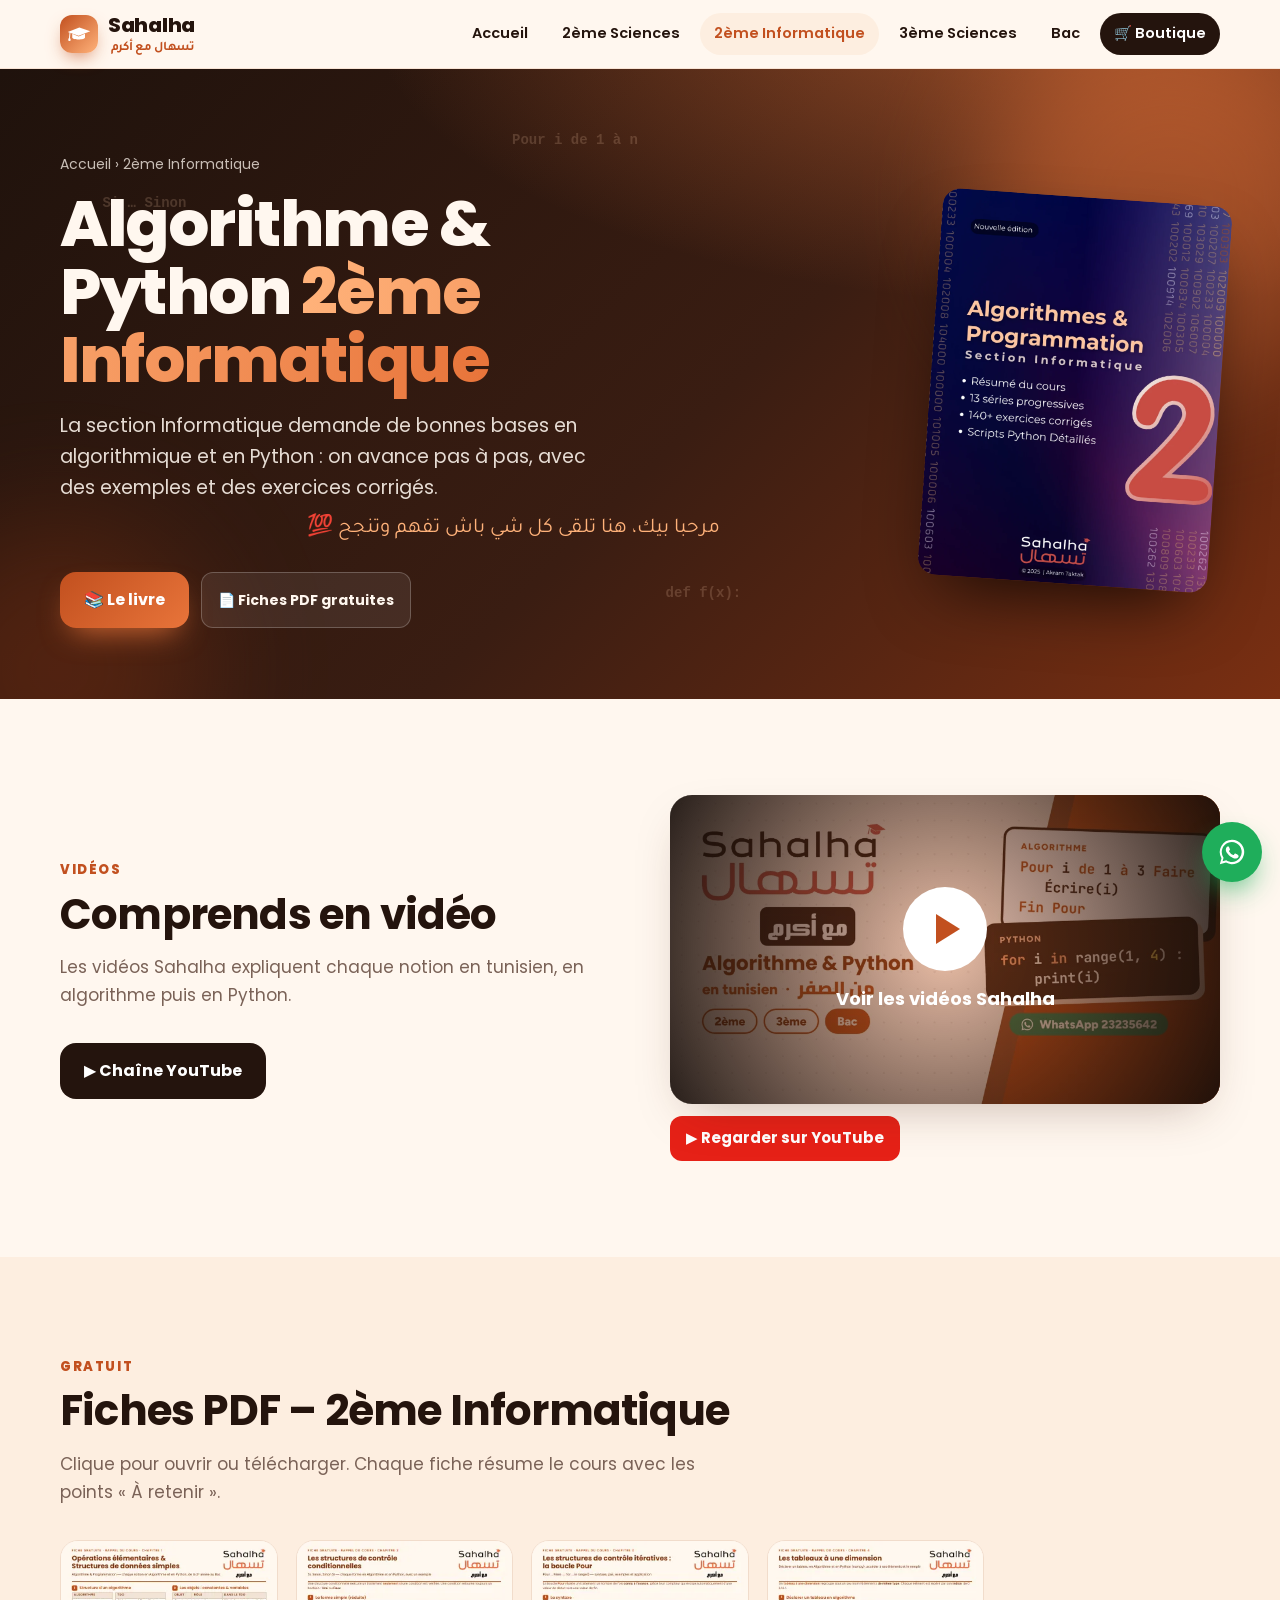
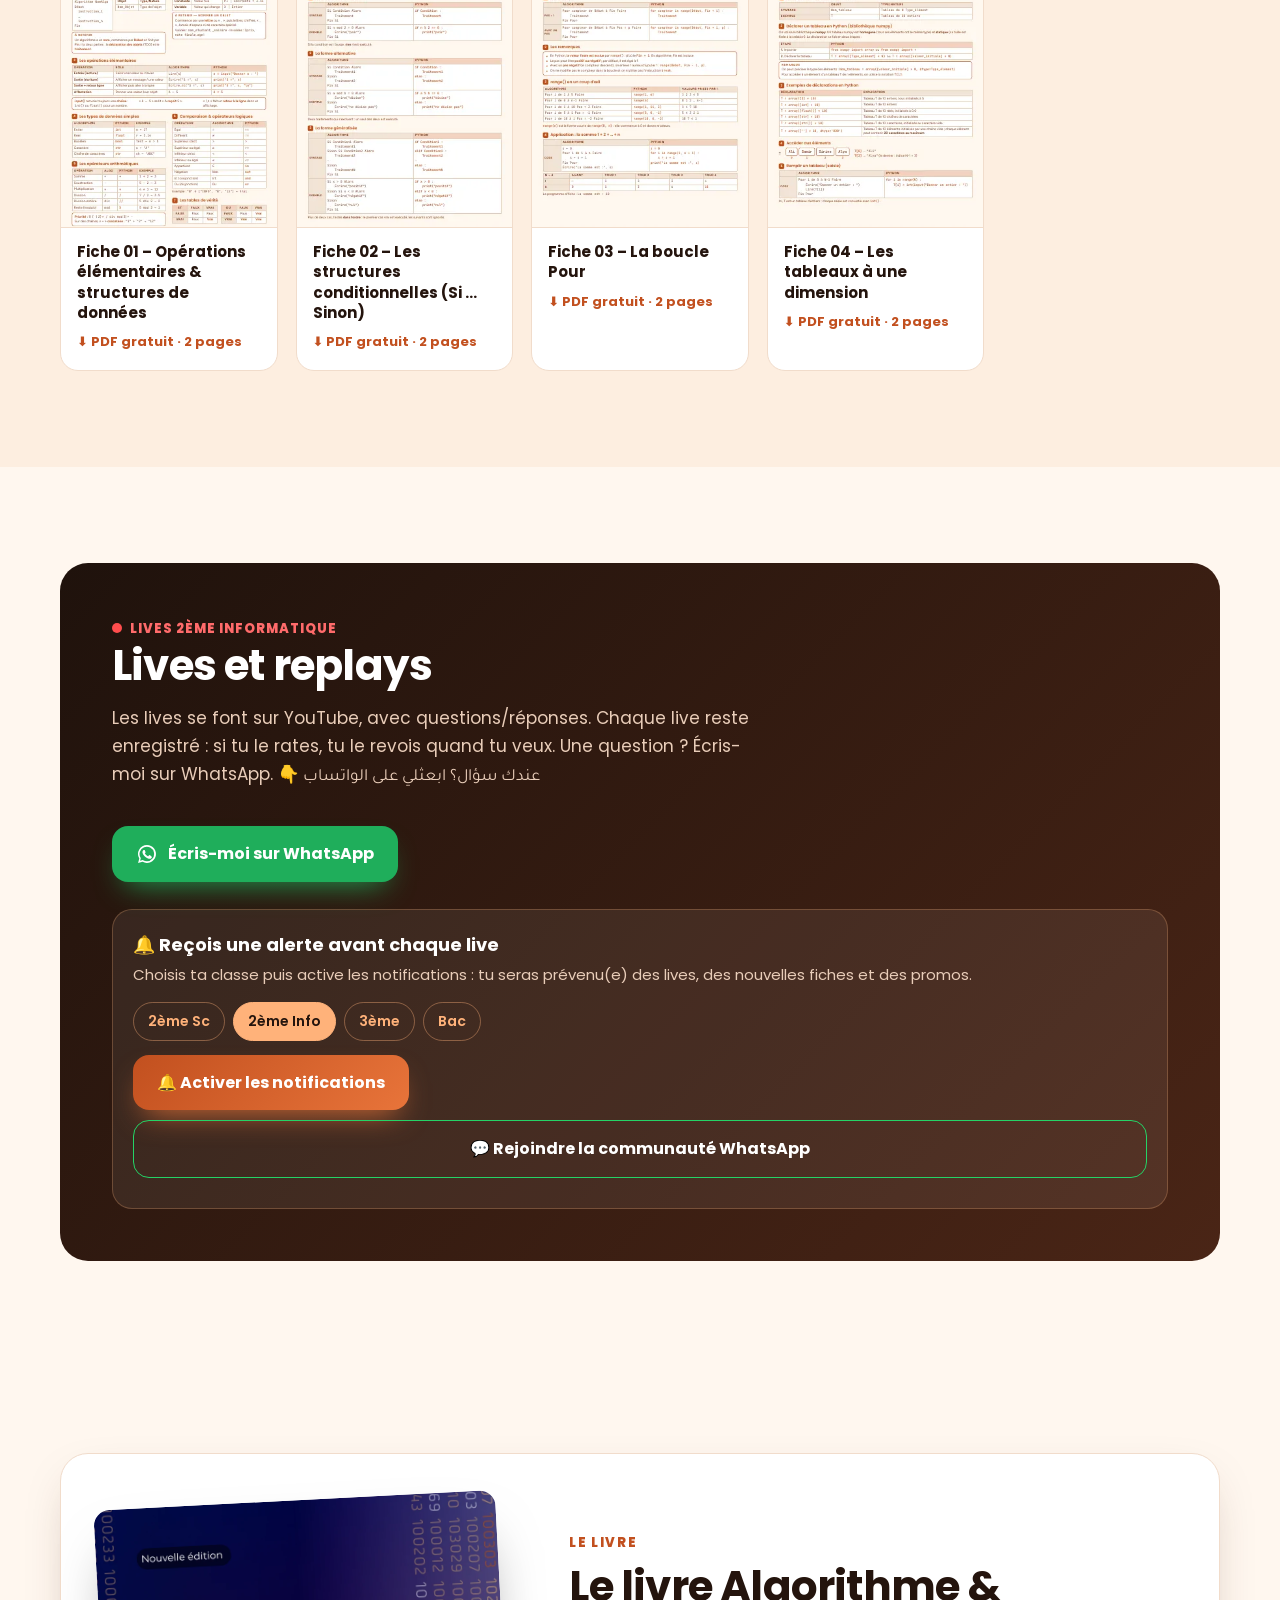
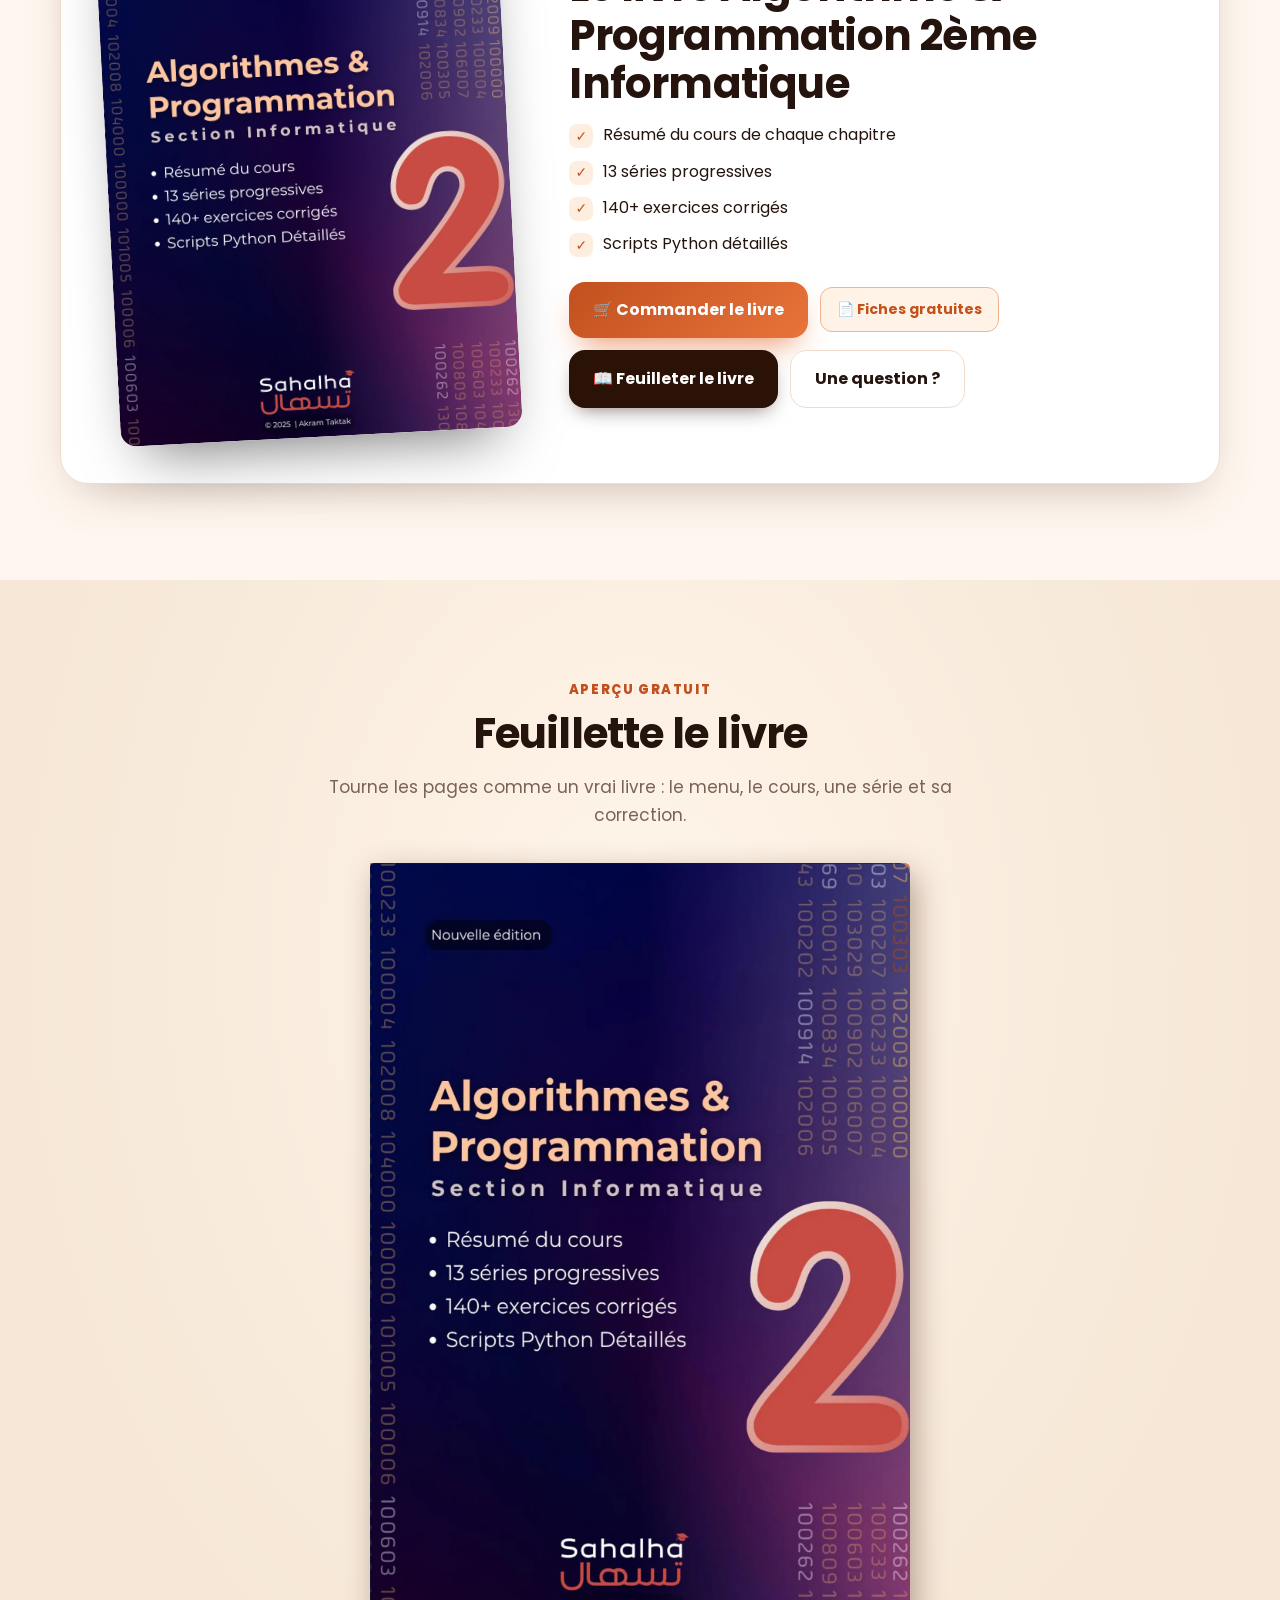
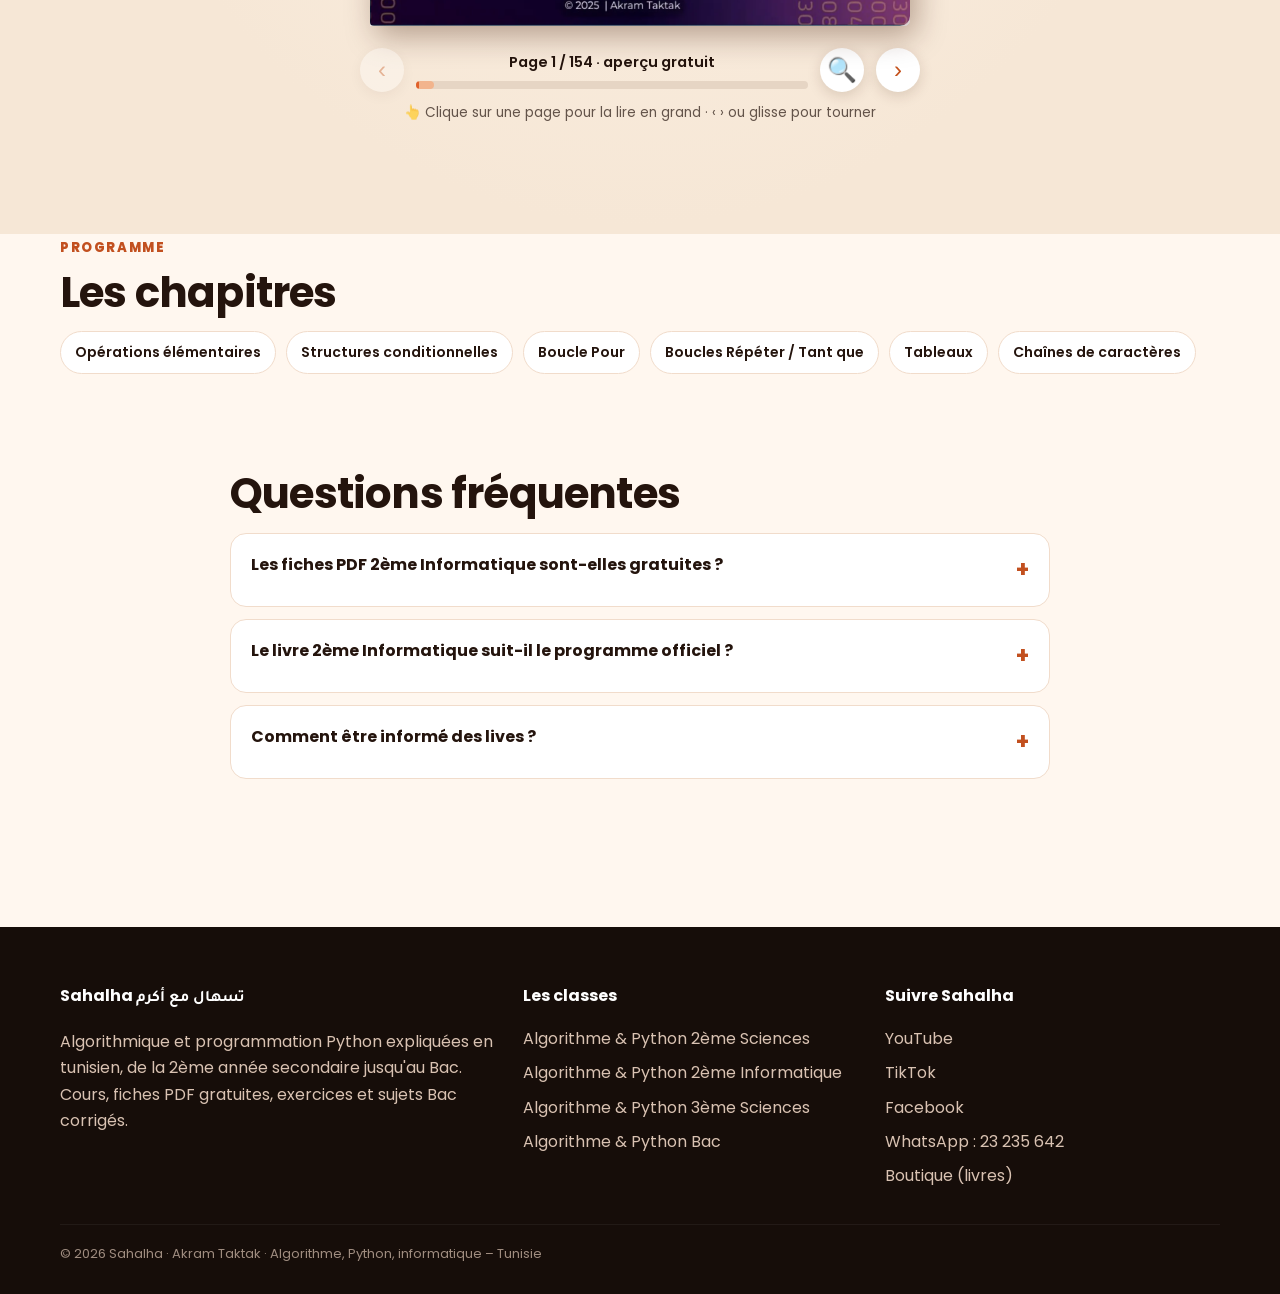
==== algorithme-python-2eme-informatique/index.html @ 93367bb6 "Site regénéré automatiquement" ====
<!DOCTYPE html>
<html lang="fr">
<head>
<meta charset="utf-8">
<meta name="viewport" content="width=device-width, initial-scale=1, viewport-fit=cover">
<title>Algorithme et Python 2ème Informatique (TIC) – Cours et exercices corrigés | Sahalha</title>
<meta name="description" content="Programmation Python et algorithmique pour la 2ème année secondaire section Informatique (Technologies de l&#x27;informatique) en Tunisie : vidéos en tunisien, fiches PDF gratuites, exercices corrigés.">
<meta name="keywords" content="algorithme 2ème informatique, python 2ème TI, technologies de l&#x27;informatique tunisie, algorithme, python, programmation, informatique tunisie, bac tunisie">
<meta name="author" content="Akram Taktak – Sahalha">
<meta name="robots" content="index, follow, max-image-preview:large">
<link rel="canonical" href="https://akramtaktak-sahalha.github.io/algorithme-python-2eme-informatique/">
<meta name="theme-color" content="#c2501f">
<meta property="og:type" content="website">
<meta property="og:locale" content="fr_TN">
<meta property="og:site_name" content="Sahalha – تسهال مع أكرم">
<meta property="og:title" content="Algorithme et Python 2ème Informatique (TIC) – Cours et exercices corrigés | Sahalha">
<meta property="og:description" content="Programmation Python et algorithmique pour la 2ème année secondaire section Informatique (Technologies de l&#x27;informatique) en Tunisie : vidéos en tunisien, fiches PDF gratuites, exercices corrigés.">
<meta property="og:url" content="https://akramtaktak-sahalha.github.io/algorithme-python-2eme-informatique/">
<meta property="og:image" content="https://akramtaktak-sahalha.github.io/img/og-sahalha.jpg">
<meta name="twitter:card" content="summary_large_image">
<link rel="icon" href="data:image/svg+xml,<svg xmlns='http://www.w3.org/2000/svg' viewBox='0 0 100 100'><rect width='100' height='100' rx='24' fill='%23c2501f'/><g transform='translate(14 24) scale(1.15)' fill='white'><path d='M2 15 33 3l29 10-31 12z'/><path d='M14 20v10c0 7 34 7 34 0V20l-17 7z'/><path d='M8 17.5 6.5 33' stroke='white' stroke-width='2.6'/><rect x='3.5' y='32' width='6' height='7' rx='2'/></g></svg>">
<link rel="preconnect" href="https://fonts.googleapis.com"><link rel="preconnect" href="https://fonts.gstatic.com" crossorigin>
<link href="https://fonts.googleapis.com/css2?family=Poppins:wght@400;600;700;800&family=Tajawal:wght@500;700&display=swap" rel="stylesheet">
<link rel="stylesheet" href="/assets/style.css?v=6de50441">
<link rel="manifest" href="/manifest.webmanifest">
<link rel="apple-touch-icon" href="/img/apple-touch-icon.png">
<meta name="apple-mobile-web-app-capable" content="yes">
<meta name="mobile-web-app-capable" content="yes">
<meta name="apple-mobile-web-app-title" content="Sahalha">
<meta name="apple-mobile-web-app-status-bar-style" content="default">
<script type="application/ld+json">{"@context": "https://schema.org", "@graph": [{"@type": "Course", "name": "Algorithme et programmation Python – 2ème Informatique", "description": "Programmation Python et algorithmique pour la 2ème année secondaire section Informatique (Technologies de l'informatique) en Tunisie : vidéos en tunisien, fiches PDF gratuites, exercices corrigés.", "inLanguage": "fr-TN", "educationalLevel": "2ème Informatique", "url": "https://akramtaktak-sahalha.github.io/algorithme-python-2eme-informatique/", "provider": {"@type": "EducationalOrganization", "name": "Sahalha", "url": "https://akramtaktak-sahalha.github.io/"}, "hasCourseInstance": {"@type": "CourseInstance", "courseMode": "online", "courseWorkload": "PT1H"}, "offers": {"@type": "Offer", "price": "0", "priceCurrency": "TND", "category": "Free"}}, {"@type": "BreadcrumbList", "itemListElement": [{"@type": "ListItem", "position": 1, "name": "Accueil", "item": "https://akramtaktak-sahalha.github.io/"}, {"@type": "ListItem", "position": 2, "name": "2ème Informatique", "item": "https://akramtaktak-sahalha.github.io/algorithme-python-2eme-informatique/"}]}, {"@type": "FAQPage", "mainEntity": [{"@type": "Question", "name": "Les fiches PDF 2ème Informatique sont-elles gratuites ?", "acceptedAnswer": {"@type": "Answer", "text": "Oui, toutes les fiches de cette page se téléchargent gratuitement en PDF."}}, {"@type": "Question", "name": "Le livre 2ème Informatique suit-il le programme officiel ?", "acceptedAnswer": {"@type": "Answer", "text": "Oui : il suit le programme tunisien d'Algorithmique et Programmation, avec le cours, les séries d'exercices et les corrections en algorithme et en Python."}}, {"@type": "Question", "name": "Comment être informé des lives ?", "acceptedAnswer": {"@type": "Answer", "text": "Abonne-toi à la chaîne YouTube et active la cloche 🔔. Pour toute question, écris-moi sur WhatsApp (23 235 642)."}}]}]}</script>
<script>!function(f,b,e,v,n,t,s){if(f.fbq)return;n=f.fbq=function(){n.callMethod?n.callMethod.apply(n,arguments):n.queue.push(arguments)};if(!f._fbq)f._fbq=n;n.push=n;n.loaded=!0;n.version='2.0';n.queue=[];t=b.createElement(e);t.async=!0;t.src=v;s=b.getElementsByTagName(e)[0];s.parentNode.insertBefore(t,s)}(window,document,'script','https://connect.facebook.net/en_US/fbevents.js');fbq('init','1085747067843707');fbq('track','PageView');</script><script>!function(w,d,t){w.TiktokAnalyticsObject=t;var ttq=w[t]=w[t]||[];ttq.methods=["page","track","identify","instances","debug","on","off","once","ready","alias","group","enableCookie","disableCookie"];ttq.setAndDefer=function(t,e){t[e]=function(){t.push([e].concat(Array.prototype.slice.call(arguments,0)))}};for(var i=0;i<ttq.methods.length;i++)ttq.setAndDefer(ttq,ttq.methods[i]);ttq.instance=function(t){for(var e=ttq._i[t]||[],n=0;n<ttq.methods.length;n++)ttq.setAndDefer(e,ttq.methods[n]);return e};ttq.load=function(e,n){var i="https://analytics.tiktok.com/i18n/pixel/events.js";ttq._i=ttq._i||{};ttq._i[e]=[];ttq._i[e]._u=i;ttq._t=ttq._t||{};ttq._t[e]=+new Date;ttq._o=ttq._o||{};ttq._o[e]=n||{};var o=d.createElement("script");o.type="text/javascript";o.async=!0;o.src=i+"?sdkid="+e+"&lib="+t;var a=d.getElementsByTagName("script")[0];a.parentNode.insertBefore(o,a)};ttq.load('DBQRJAJC77UFHI4PL7N0');ttq.page();}(window,document,'ttq');</script>
<script src="https://cdn.onesignal.com/sdks/web/v16/OneSignalSDK.page.js" defer></script>
<script>window.OneSignalDeferred=window.OneSignalDeferred||[];OneSignalDeferred.push(async function(OneSignal){await OneSignal.init({appId:"786ddca5-4470-4993-8717-a3594fc52366",safari_web_id:"web.onesignal.auto.5ecc7e9f-2540-4c26-bcd6-80ea5ac40604",serviceWorkerPath:"sw.js",serviceWorkerParam:{scope:"/"}});window.__os=OneSignal;document.dispatchEvent(new Event("os-ready"));});</script>
</head>
<body>
<a class="skip" href="#main">Aller au contenu</a><header class="nav"><div class="wrap">
<a class="brand" href="/" aria-label="Sahalha – accueil"><span class="logo"><svg viewBox="0 0 64 44" width="24" height="17" aria-hidden="true" fill="#fff"><path d="M2 15 33 3l29 10-31 12z"/><path d="M14 20v10c0 7 34 7 34 0V20l-17 7z"/><path d="M8 17.5 6.5 33" stroke="#fff" stroke-width="2.6" stroke-linecap="round"/><rect x="3.5" y="32" width="6" height="7" rx="2"/></svg></span><span>Sahalha<small class="ar">تسهال مع أكرم</small></span></a>
<nav class="links" aria-label="Menu"><a href="/">Accueil</a><a href="/algorithme-python-2eme-sciences/">2ème Sciences</a><a href="/algorithme-python-2eme-informatique/" aria-current=page>2ème Informatique</a><a href="/algorithme-python-3eme-sciences/">3ème Sciences</a><a href="/bac-algorithme-python-tunisie/">Bac</a><a class="install" href="#" hidden>📲 Installer l'app</a><a class="cta" href="https://sahalha-teshel.converty.shop" target="_blank" rel="noopener">🛒 Boutique</a></nav>
<button class="burger" aria-label="Ouvrir le menu" aria-expanded="false"><span></span></button>
</div></header>
<main id="main">
<section class="hero phero"><div class="hero-blob b1"></div><div class="hero-blob b2"></div>
<span class="tok" style="left:8%;top:20%">Si … Sinon</span><span class="tok" style="left:52%;top:82%;animation-delay:-4s">def f(x):</span><span class="tok" style="left:40%;top:10%;animation-delay:-2s">Pour i de 1 à n</span>
<div class="wrap">
<div class="reveal in"><div class="crumbs"><a href="/">Accueil</a> › 2ème Informatique</div>
<h1>Algorithme & Python <em>2ème Informatique</em></h1><p class="lead">La section Informatique demande de bonnes bases en algorithmique et en Python : on avance pas à pas, avec des exemples et des exercices corrigés.</p><span class="ar">مرحبا بيك، هنا تلقى كل شي باش تفهم وتنجح 💯</span>
<div class="btns"><a class="btn btn-main" href="#livre">📚 Le livre</a><a class="btn btn-ghost btn-sm" href="#fiches">📄 Fiches PDF gratuites</a></div></div>
<div class="reveal in d2"><a href="#apercu" class="open-book" aria-label="Feuilleter le livre"><img class="cover" src="/img/livre-2eme-informatique.webp" alt="Le livre Algorithme &amp; Programmation 2ème Informatique – Sahalha, Tunisie" width="900" height="1200"></a></div>
</div></section>

<section><div class="wrap split">
<div class="reveal"><span class="eyebrow">Vidéos</span><h2>Comprends en vidéo</h2><p class="sub">Les vidéos Sahalha expliquent chaque notion en tunisien, en algorithme puis en Python.</p><a class="btn btn-dark" href="https://www.youtube.com/@Sahalha_Teshel" target="_blank" rel="noopener">▶ Chaîne YouTube</a></div>
<div class="video-wrap reveal"><div class="video"><button data-list="UUbSJk9ZAAfwo3VrJnnkOuQg" aria-label="Lancer les vidéos Sahalha"><div><div class="play"></div>Voir les vidéos Sahalha</div></button></div><a class="yt-out" href="https://www.youtube.com/@Sahalha_Teshel/videos" target="_blank" rel="noopener">▶ Regarder sur YouTube</a><p class="inapp-tip" hidden>📱 Tu es dans TikTok / Instagram / Facebook : appuie sur <b>⋯</b> en haut puis <b>« Ouvrir dans le navigateur »</b> pour voir les vidéos ici, ou clique sur « Regarder sur YouTube ».</p></div>
</div></section>

<section id="fiches" style="background:var(--cream2)"><div class="wrap">
<div class="reveal"><span class="eyebrow">Gratuit</span><h2>Fiches PDF – 2ème Informatique</h2><p class="sub">Clique pour ouvrir ou télécharger. Chaque fiche résume le cours avec les points « À retenir ».</p></div>
<div class="fiches"><a class="fiche reveal d0" href="/pdf/fiche-01-operations-elementaires-structures-de-donnees.pdf" target="_blank" rel="noopener" download><div class="th"><img src="/img/fiches/fiche-01-operations-elementaires-structures-de-donnees.webp" alt="Fiche 01 – Opérations élémentaires &amp; structures de données – PDF gratuit Sahalha" loading="lazy" width="331" height="468"></div><div class="meta"><b>Fiche 01 – Opérations élémentaires &amp; structures de données</b><span>⬇ PDF gratuit · 2 pages</span></div></a><a class="fiche reveal d1" href="/pdf/fiche-02-structures-conditionnelles-si-sinon.pdf" target="_blank" rel="noopener" download><div class="th"><img src="/img/fiches/fiche-02-structures-conditionnelles-si-sinon.webp" alt="Fiche 02 – Les structures conditionnelles (Si … Sinon) – PDF gratuit Sahalha" loading="lazy" width="331" height="468"></div><div class="meta"><b>Fiche 02 – Les structures conditionnelles (Si … Sinon)</b><span>⬇ PDF gratuit · 2 pages</span></div></a><a class="fiche reveal d2" href="/pdf/fiche-03-boucle-pour.pdf" target="_blank" rel="noopener" download><div class="th"><img src="/img/fiches/fiche-03-boucle-pour.webp" alt="Fiche 03 – La boucle Pour – PDF gratuit Sahalha" loading="lazy" width="331" height="468"></div><div class="meta"><b>Fiche 03 – La boucle Pour</b><span>⬇ PDF gratuit · 2 pages</span></div></a><a class="fiche reveal d3" href="/pdf/fiche-04-tableaux.pdf" target="_blank" rel="noopener" download><div class="th"><img src="/img/fiches/fiche-04-tableaux.webp" alt="Fiche 04 – Les tableaux à une dimension – PDF gratuit Sahalha" loading="lazy" width="331" height="468"></div><div class="meta"><b>Fiche 04 – Les tableaux à une dimension</b><span>⬇ PDF gratuit · 2 pages</span></div></a></div>
</div></section>


<section><div class="wrap"><div class="live reveal">
<span class="dot"><i></i> Lives 2ème Informatique</span><h2>Lives et replays</h2><p class="sub">Les lives se font sur YouTube, avec questions/réponses. Chaque live reste enregistré : si tu le rates, tu le revois quand tu veux. Une question ? Écris-moi sur WhatsApp. <span class="ar">عندك سؤال؟ ابعثلي على الواتساب 👇</span></p>
<div class="btns"><a class="btn btn-wa" href="https://wa.me/21623235642" target="_blank" rel="noopener"><svg width=22 height=22 style="fill:#fff" viewBox="0 0 32 32" aria-hidden="true"><path d="M16 3a13 13 0 0 0-11.2 19.6L3 29l6.6-1.7A13 13 0 1 0 16 3zm0 23.6c-2 0-4-.6-5.7-1.6l-.4-.2-3.9 1 1-3.8-.3-.4A10.6 10.6 0 1 1 16 26.6zm5.8-7.9c-.3-.2-1.9-.9-2.2-1-.3-.1-.5-.2-.7.2-.2.3-.8 1-1 1.2-.2.2-.4.2-.7.1a8.7 8.7 0 0 1-4.3-3.8c-.3-.6.3-.5.9-1.7.1-.2 0-.4 0-.6l-1-2.4c-.3-.6-.5-.5-.7-.5h-.6c-.2 0-.6.1-.9.4-.3.3-1.2 1.2-1.2 2.9s1.2 3.3 1.4 3.6c.2.2 2.4 3.6 5.8 5 2.1.9 3 1 4 .8.7-.1 1.9-.8 2.2-1.5.3-.8.3-1.4.2-1.5-.1-.2-.3-.2-.6-.4z"/></svg> Écris-moi sur WhatsApp</a></div>
<div class="notif" data-cls="2info"><b>🔔 Reçois une alerte avant chaque live</b><p>Choisis ta classe puis active les notifications : tu seras prévenu(e) des lives, des nouvelles fiches et des promos.</p>
<div class="chips"><button type="button" data-v="2sc">2ème Sc</button><button type="button" data-v="2info" class="on">2ème Info</button><button type="button" data-v="3sc">3ème</button><button type="button" data-v="bac">Bac</button></div>
<button type="button" class="btn btn-main notif-go">🔔 Activer les notifications</button><a class="btn btn-wa notif-wa" href="https://chat.whatsapp.com/HFkKLOljykmEAK5NuE3Ppn" target="_blank" rel="noopener">💬 Rejoindre la communauté WhatsApp</a><small class="notif-msg"></small></div>
</div></div></section>

<section id="livre"><div class="wrap"><div class="book reveal">
<img src="/img/livre-2eme-informatique.webp" alt="Couverture – Le livre Algorithme &amp; Programmation 2ème Informatique" width="900" height="1200" loading="lazy">
<div><span class="eyebrow">Le livre</span><h2>Le livre Algorithme &amp; Programmation 2ème Informatique</h2><ul class="checks"><li>Résumé du cours de chaque chapitre</li><li>13 séries progressives</li><li>140+ exercices corrigés</li><li>Scripts Python détaillés</li></ul>
<div class="btns"><a class="btn btn-main" href="https://sahalha-teshel.converty.shop/category/2-eme-informatique" target="_blank" rel="noopener">🛒 Commander le livre</a><a class="btn btn-sm btn-fiches" href="#fiches">📄 Fiches gratuites</a><a class="btn btn-book open-book" href="#apercu">📖 Feuilleter le livre</a><a class="btn btn-light" href="https://wa.me/21623235642" target="_blank" rel="noopener">Une question ?</a></div></div>
</div></div></section>

<section id="apercu" class="apercu-sec"><div class="wrap"><div class="center reveal"><span class="eyebrow">Aperçu gratuit</span><h2>Feuillette le livre</h2><p class="sub">Tourne les pages comme un vrai livre : le menu, le cours, une série et sa correction.</p></div><div class="fb reveal" data-book="{&quot;ok&quot;: [&quot;/img/apercu/2info-p1.webp&quot;, &quot;/img/apercu/2info-p2.webp&quot;, &quot;/img/apercu/2info-p3.webp&quot;, &quot;/img/apercu/2info-p4.webp&quot;, &quot;/img/apercu/2info-p8.webp&quot;, &quot;/img/apercu/2info-p13.webp&quot;, &quot;/img/apercu/2info-p65.webp&quot;], &quot;lock&quot;: [&quot;/img/apercu/flou-2info-p39.webp&quot;, &quot;/img/apercu/flou-2info-p95.webp&quot;, &quot;/img/apercu/flou-2info-p146.webp&quot;], &quot;total&quot;: 154, &quot;shop&quot;: &quot;https://sahalha-teshel.converty.shop/category/2-eme-informatique&quot;, &quot;name&quot;: &quot;2ème Informatique&quot;}"><div class="fb-stage"><div class="fb-book"></div></div><div class="fb-bar"><button class="fb-prev" aria-label="Page précédente">‹</button><div class="fb-info"><span class="fb-count"></span><div class="fb-prog"><i class="fb-free"></i><i class="fb-pos"></i></div></div><button class="fb-zoom" aria-label="Agrandir">🔍</button><button class="fb-next" aria-label="Page suivante">›</button></div><p class="fb-hint">👆 Clique sur une page pour la lire en grand · ‹ › ou glisse pour tourner</p></div></div></section><div class="lb" hidden><button aria-label="Fermer">✕</button><img alt="Page du livre"></div>
<section style="padding-top:0"><div class="wrap"><div class="reveal"><span class="eyebrow">Programme</span><h2>Les chapitres</h2></div><div class="chaps reveal"><span>Opérations élémentaires</span><span>Structures conditionnelles</span><span>Boucle Pour</span><span>Boucles Répéter / Tant que</span><span>Tableaux</span><span>Chaînes de caractères</span></div></div></section>

<section class="faq" style="padding-top:0"><div class="wrap" style="max-width:820px"><div class="reveal"><h2>Questions fréquentes</h2></div><details class="reveal"><summary>Les fiches PDF 2ème Informatique sont-elles gratuites ?</summary><p>Oui, toutes les fiches de cette page se téléchargent gratuitement en PDF.</p></details><details class="reveal"><summary>Le livre 2ème Informatique suit-il le programme officiel ?</summary><p>Oui : il suit le programme tunisien d&#x27;Algorithmique et Programmation, avec le cours, les séries d&#x27;exercices et les corrections en algorithme et en Python.</p></details><details class="reveal"><summary>Comment être informé des lives ?</summary><p>Abonne-toi à la chaîne YouTube et active la cloche 🔔. Pour toute question, écris-moi sur WhatsApp (23 235 642).</p></details></div></section>
</main><footer><div class="wrap"><div class="cols">
<div><h4>Sahalha <span class="ar">تسهال مع أكرم</span></h4><p>Algorithmique et programmation Python expliquées en tunisien, de la 2ème année secondaire jusqu'au Bac. Cours, fiches PDF gratuites, exercices et sujets Bac corrigés.</p></div>
<div><h4>Les classes</h4><a href="/algorithme-python-2eme-sciences/">Algorithme & Python 2ème Sciences</a><a href="/algorithme-python-2eme-informatique/">Algorithme & Python 2ème Informatique</a><a href="/algorithme-python-3eme-sciences/">Algorithme & Python 3ème Sciences</a><a href="/bac-algorithme-python-tunisie/">Algorithme & Python Bac</a></div>
<div><h4>Suivre Sahalha</h4><a href="https://www.youtube.com/@Sahalha_Teshel" target="_blank" rel="noopener">YouTube</a><a href="https://www.tiktok.com/@sahalha.teshal.akram" target="_blank" rel="noopener">TikTok</a><a href="https://www.facebook.com/sahalha.teshal.akram" target="_blank" rel="noopener">Facebook</a><a href="https://wa.me/21623235642" target="_blank" rel="noopener">WhatsApp : 23 235 642</a><a href="https://sahalha-teshel.converty.shop" target="_blank" rel="noopener">Boutique (livres)</a></div>
</div><div class="copy">© 2026 Sahalha · Akram Taktak · Algorithme, Python, informatique – Tunisie</div></div></footer>
<div class="sheet" id="sheet" hidden><div class="sheet-in"><button class="x" aria-label="Fermer">×</button><div class="logo big"><svg viewBox="0 0 64 44" width="26" height="18" aria-hidden="true" fill="#fff"><path d="M2 15 33 3l29 10-31 12z"/><path d="M14 20v10c0 7 34 7 34 0V20l-17 7z"/><path d="M8 17.5 6.5 33" stroke="#fff" stroke-width="2.6" stroke-linecap="round"/><rect x="3.5" y="32" width="6" height="7" rx="2"/></svg></div><b>Installe l'app Sahalha</b><p id="sheet-txt"></p><button class="btn btn-main" id="sheet-go">📲 Installer</button></div></div>
<a class="fab" href="https://wa.me/21623235642" target="_blank" rel="noopener" aria-label="Écrire sur WhatsApp"><svg viewBox="0 0 32 32" aria-hidden="true"><path d="M16 3a13 13 0 0 0-11.2 19.6L3 29l6.6-1.7A13 13 0 1 0 16 3zm0 23.6c-2 0-4-.6-5.7-1.6l-.4-.2-3.9 1 1-3.8-.3-.4A10.6 10.6 0 1 1 16 26.6zm5.8-7.9c-.3-.2-1.9-.9-2.2-1-.3-.1-.5-.2-.7.2-.2.3-.8 1-1 1.2-.2.2-.4.2-.7.1a8.7 8.7 0 0 1-4.3-3.8c-.3-.6.3-.5.9-1.7.1-.2 0-.4 0-.6l-1-2.4c-.3-.6-.5-.5-.7-.5h-.6c-.2 0-.6.1-.9.4-.3.3-1.2 1.2-1.2 2.9s1.2 3.3 1.4 3.6c.2.2 2.4 3.6 5.8 5 2.1.9 3 1 4 .8.7-.1 1.9-.8 2.2-1.5.3-.8.3-1.4.2-1.5-.1-.2-.3-.2-.6-.4z"/></svg></a>
<script src="/assets/app.js?v=5571c526" defer></script>
</body></html>
---- assets/style.css ----
:root{
  --ink:#24140d;--ink2:#3a2016;--brown:#4a2516;--orange:#c2501f;--orange2:#e8743a;--peach:#ffb27a;
  --cream:#fff7ef;--cream2:#fdeee0;--muted:#7a6257;--card:#ffffff;--line:#f1dccb;
  --radius:22px;--shadow:0 18px 50px -20px rgba(74,37,22,.35);
  --font:'Poppins',system-ui,-apple-system,Segoe UI,Roboto,sans-serif;--ar:'Tajawal','Poppins',sans-serif;
}
*{box-sizing:border-box}
html{scroll-behavior:smooth}
body{margin:0;font-family:var(--font);color:var(--ink);background:var(--cream);line-height:1.65;-webkit-font-smoothing:antialiased;overflow-x:hidden}
img{max-width:100%;height:auto;display:block}
a{color:inherit}
.ar{font-family:var(--ar);direction:rtl;unicode-bidi:isolate}
.wrap{width:min(1160px,92vw);margin:0 auto}
.skip{position:absolute;left:-999px}.skip:focus{left:12px;top:12px;z-index:99;background:#fff;padding:8px 12px;border-radius:8px}

/* NAV */
.nav{position:sticky;top:0;z-index:50;backdrop-filter:saturate(1.4) blur(14px);-webkit-backdrop-filter:saturate(1.4) blur(14px);background:rgba(255,247,239,.82);border-bottom:1px solid rgba(194,80,31,.12)}
.nav .wrap{display:flex;align-items:center;justify-content:space-between;height:68px;gap:16px}
.brand{display:flex;align-items:center;gap:10px;text-decoration:none;font-weight:800;font-size:20px;letter-spacing:-.3px}
.brand .logo{width:38px;height:38px;border-radius:12px;display:grid;place-items:center;background:linear-gradient(135deg,var(--orange),var(--peach));color:#fff;font-size:20px;box-shadow:0 8px 20px -8px var(--orange)}
.brand small{display:block;font-family:var(--ar);font-weight:700;font-size:13px;color:var(--orange);margin-top:-4px}
.links{display:flex;gap:6px;align-items:center}
.links a{text-decoration:none;font-weight:600;font-size:14.5px;padding:9px 14px;border-radius:999px;transition:.25s}
.links a:hover,.links a[aria-current=page]{background:var(--cream2);color:var(--orange)}
.links .cta{background:var(--ink);color:#fff}.links .cta:hover{background:var(--orange);color:#fff}
.burger{display:none;width:44px;height:44px;border:0;border-radius:12px;background:var(--cream2);cursor:pointer;position:relative}
.burger span,.burger span:before,.burger span:after{position:absolute;left:12px;width:20px;height:2px;background:var(--ink);border-radius:2px;transition:.3s;content:""}
.burger span{top:21px}.burger span:before{top:-6px;left:0}.burger span:after{top:6px;left:0}
.nav.open .burger span{background:transparent}.nav.open .burger span:before{top:0;transform:rotate(45deg)}.nav.open .burger span:after{top:0;transform:rotate(-45deg)}
@media(max-width:900px){
  .burger{display:block}
  .links{position:fixed;inset:68px 0 auto 0;flex-direction:column;align-items:stretch;background:var(--cream);padding:14px 4vw 22px;gap:4px;border-bottom:1px solid var(--line);transform:translateY(-12px);opacity:0;pointer-events:none;transition:.3s}
  .nav.open .links{transform:none;opacity:1;pointer-events:auto}
  .links a{padding:14px 16px;font-size:16px}
}

/* HERO */
.hero{position:relative;overflow:hidden;background:radial-gradient(1200px 500px at 85% -10%,rgba(232,116,58,.55),transparent 60%),linear-gradient(135deg,#1f120c 0%,#3a1d12 55%,#7a2f12 100%);color:var(--cream);padding:clamp(56px,9vw,110px) 0 clamp(70px,10vw,120px)}
.hero .wrap{display:grid;grid-template-columns:1.1fr .9fr;gap:clamp(28px,5vw,60px);align-items:center;position:relative;z-index:2}
.hero h1{font-size:clamp(34px,5.6vw,64px);line-height:1.06;margin:0 0 16px;font-weight:800;letter-spacing:-1.5px}
.hero h1 em{font-style:normal;background:linear-gradient(90deg,var(--peach),var(--orange2));-webkit-background-clip:text;background-clip:text;color:transparent}
.hero p.lead{font-size:clamp(16px,1.6vw,19px);opacity:.88;max-width:560px;margin:0 0 8px}
.hero .ar{font-size:clamp(17px,1.8vw,21px);color:var(--peach);margin:6px 0 26px;display:block;text-align:start}
.pill{display:inline-flex;align-items:center;gap:8px;font-size:13px;font-weight:700;letter-spacing:.4px;text-transform:uppercase;background:rgba(255,178,122,.14);color:var(--peach);border:1px solid rgba(255,178,122,.35);padding:7px 14px;border-radius:999px;margin-bottom:20px}
.pill i{width:8px;height:8px;border-radius:50%;background:#4ade80;box-shadow:0 0 0 0 rgba(74,222,128,.7);animation:ping 1.8s infinite}
@keyframes ping{70%{box-shadow:0 0 0 10px rgba(74,222,128,0)}100%{box-shadow:0 0 0 0 rgba(74,222,128,0)}}
.btns{display:flex;flex-wrap:wrap;gap:12px}
.btn{border:0;font-family:var(--font);cursor:pointer;display:inline-flex;align-items:center;gap:10px;text-decoration:none;font-weight:700;font-size:16px;padding:15px 24px;border-radius:16px;transition:transform .25s,box-shadow .25s,background .25s;will-change:transform}
.btn:hover{transform:translateY(-3px)}
.btn-main{background:linear-gradient(135deg,var(--orange),var(--orange2));color:#fff;box-shadow:0 14px 30px -12px rgba(232,116,58,.9)}
.btn-ghost{background:rgba(255,255,255,.08);color:var(--cream);border:1px solid rgba(255,255,255,.22)}
.btn-ghost:hover{background:rgba(255,255,255,.16)}
.btn-wa{background:#1fae5b;color:#fff;box-shadow:0 14px 30px -14px #1fae5b}
.btn-dark{background:var(--ink);color:#fff}
.btn-light{background:#fff;color:var(--ink);border:1px solid var(--line)}
.hero-blob{position:absolute;border-radius:50%;filter:blur(60px);opacity:.45;animation:drift 14s ease-in-out infinite alternate}
.hero-blob.b1{width:380px;height:380px;background:#e8743a;right:-80px;top:-60px}
.hero-blob.b2{width:300px;height:300px;background:#7a2f12;left:-90px;bottom:-120px;animation-delay:-5s}
@keyframes drift{to{transform:translate(-40px,30px) scale(1.12)}}
.tok{position:absolute;font:600 14px ui-monospace,Menlo,Consolas,monospace;color:#ffd2b0;opacity:.18;animation:float 10s ease-in-out infinite;pointer-events:none;z-index:1}
@keyframes float{50%{transform:translateY(-22px) rotate(4deg)}}

/* code card */
.code{background:#160d09;border:1px solid rgba(255,178,122,.18);border-radius:20px;box-shadow:0 30px 80px -30px rgba(0,0,0,.8);overflow:hidden;transform:perspective(1200px) rotateY(-6deg) rotateX(3deg);transition:transform .6s}
.code:hover{transform:none}
.code .bar{display:flex;align-items:center;gap:7px;padding:12px 16px;background:#211309;border-bottom:1px solid rgba(255,255,255,.06)}
.code .bar span{width:11px;height:11px;border-radius:50%;background:#ff5f57}.code .bar span:nth-child(2){background:#febc2e}.code .bar span:nth-child(3){background:#28c840}
.code .tabs{margin-left:auto;display:flex;gap:6px}
.code .tabs b{font:700 11px var(--font);letter-spacing:1.2px;padding:5px 10px;border-radius:8px;color:#b99a86;transition:.3s}
.code .tabs b.on{background:rgba(255,178,122,.16);color:var(--peach)}
.code pre{margin:0;padding:20px 22px 26px;font:15px/1.75 ui-monospace,Menlo,Consolas,monospace;color:#f6e7dc;min-height:190px;white-space:pre-wrap}
.k{color:#ff8a4c;font-weight:700}.s{color:#9fe0a7}.n{color:#ffd166}.c{color:#8f7466}
.cur{display:inline-block;width:9px;height:18px;vertical-align:-3px;background:var(--peach);animation:blink 1s steps(1) infinite}
@keyframes blink{50%{opacity:0}}
.code .out{border-top:1px dashed rgba(255,255,255,.1);padding:12px 22px;font:13px ui-monospace,monospace;color:#b99a86}
.code .out b{color:#9fe0a7}

/* SECTIONS */
section{padding:clamp(56px,8vw,96px) 0}
.eyebrow{display:inline-block;font-weight:800;font-size:13px;letter-spacing:1.6px;text-transform:uppercase;color:var(--orange);margin-bottom:10px}
h2{font-size:clamp(28px,3.6vw,42px);line-height:1.15;margin:0 0 14px;letter-spacing:-.8px}
.sub{color:var(--muted);font-size:17px;max-width:640px;margin:0 0 34px}
.center{text-align:center}.center .sub{margin-left:auto;margin-right:auto}

/* class cards */
.classes{display:grid;grid-template-columns:repeat(4,1fr);gap:20px}
@media(max-width:1000px){.classes{grid-template-columns:repeat(2,1fr)}}
@media(max-width:560px){.classes{grid-template-columns:1fr}}
.cls{position:relative;display:flex;flex-direction:column;text-decoration:none;background:var(--card);border-radius:var(--radius);padding:24px;border:1px solid var(--line);box-shadow:var(--shadow);transition:transform .35s cubic-bezier(.2,.8,.2,1),box-shadow .35s;overflow:hidden}
.cls:hover{transform:translateY(-8px);box-shadow:0 30px 60px -24px rgba(194,80,31,.55)}
.cls .num{font-size:64px;font-weight:800;line-height:1;background:linear-gradient(135deg,var(--orange),var(--peach));-webkit-background-clip:text;background-clip:text;color:transparent}
.cls h3{margin:10px 0 6px;font-size:21px}
.cls p{margin:0 0 18px;color:var(--muted);font-size:14.5px}
.cls .go{margin-top:auto;display:inline-flex;align-items:center;gap:8px;font-weight:700;color:var(--orange)}
.cls .go span{transition:transform .3s}.cls:hover .go span{transform:translateX(6px)}
.cls .tag{position:absolute;top:18px;right:18px;font-size:12px;font-weight:700;background:var(--cream2);color:var(--orange);padding:5px 10px;border-radius:999px}

/* features */
.feats{display:grid;grid-template-columns:repeat(4,1fr);gap:18px}
@media(max-width:1000px){.feats{grid-template-columns:repeat(2,1fr)}}
@media(max-width:520px){.feats{grid-template-columns:1fr}}
.feat{background:var(--card);border:1px solid var(--line);border-radius:20px;padding:22px}
.feat .ic{width:48px;height:48px;border-radius:14px;display:grid;place-items:center;font-size:24px;background:var(--cream2);margin-bottom:12px}
.feat h3{margin:0 0 6px;font-size:18px}.feat p{margin:0;color:var(--muted);font-size:14.5px}

/* split */
.split{display:grid;grid-template-columns:1fr 1fr;gap:clamp(26px,5vw,60px);align-items:center}
@media(max-width:860px){.split{grid-template-columns:1fr}}
.banner-img{border-radius:var(--radius);box-shadow:var(--shadow)}

/* video */
.video{position:relative;aspect-ratio:16/9;border-radius:var(--radius);overflow:hidden;box-shadow:var(--shadow);background:#160d09}
.video iframe{position:absolute;inset:0;width:100%;height:100%;border:0}
.video button{position:absolute;inset:0;width:100%;border:0;cursor:pointer;background:radial-gradient(circle at 50% 50%,rgba(194,80,31,.35),rgba(22,13,9,.92)),url(../img/sahalha-cover.webp) center/cover;color:#fff;font:700 18px var(--font);display:grid;place-items:center}
.video button .play{width:84px;height:84px;border-radius:50%;background:#fff;display:grid;place-items:center;box-shadow:0 0 0 0 rgba(255,255,255,.5);animation:pulse 2s infinite;margin:0 auto 14px}
.video button .play:after{content:"";border-left:24px solid var(--orange);border-top:15px solid transparent;border-bottom:15px solid transparent;margin-left:6px}
@keyframes pulse{70%{box-shadow:0 0 0 22px rgba(255,255,255,0)}100%{box-shadow:0 0 0 0 rgba(255,255,255,0)}}

/* live */
.live{background:linear-gradient(135deg,#1f120c,#4a2516);color:var(--cream);border-radius:28px;padding:clamp(28px,5vw,52px);position:relative;overflow:hidden}
.live h2{color:#fff}.live .sub{color:#e9cdb9}
.live .dot{display:inline-flex;align-items:center;gap:8px;font-weight:800;color:#ff6b6b;letter-spacing:1px;font-size:13px;text-transform:uppercase}
.live .dot i{width:10px;height:10px;border-radius:50%;background:#ff4d4d;animation:ping2 1.4s infinite}
@keyframes ping2{0%{box-shadow:0 0 0 0 rgba(255,77,77,.7)}70%{box-shadow:0 0 0 12px rgba(255,77,77,0)}100%{box-shadow:0 0 0 0 rgba(255,77,77,0)}}

/* fiches */
.fiches{display:grid;grid-template-columns:repeat(auto-fill,minmax(210px,1fr));gap:18px}
.fiche{background:var(--card);border:1px solid var(--line);border-radius:18px;overflow:hidden;text-decoration:none;display:flex;flex-direction:column;transition:transform .3s,box-shadow .3s}
.fiche:hover{transform:translateY(-6px);box-shadow:var(--shadow)}
.fiche .th{aspect-ratio:3/4;overflow:hidden;background:var(--cream2);border-bottom:1px solid var(--line)}
.fiche .th img{width:100%;height:100%;object-fit:cover;object-position:top;transition:transform .6s}
.fiche:hover .th img{transform:scale(1.05)}
.fiche .meta{padding:14px 16px 16px}
.fiche .meta b{display:block;font-size:15px;line-height:1.35}
.fiche .meta span{display:inline-flex;align-items:center;gap:6px;margin-top:8px;font-size:13px;font-weight:700;color:var(--orange)}

/* book */
.book{display:grid;grid-template-columns:.8fr 1.2fr;gap:clamp(26px,5vw,60px);align-items:center;background:var(--card);border:1px solid var(--line);border-radius:28px;padding:clamp(22px,4vw,46px);box-shadow:var(--shadow)}
@media(max-width:760px){.book{grid-template-columns:1fr}}
.book img{border-radius:16px;box-shadow:0 30px 60px -25px rgba(0,0,0,.55);transform:rotate(-3deg);transition:transform .5s}
.book img:hover{transform:rotate(0) scale(1.03)}
.checks{list-style:none;padding:0;margin:0 0 24px;display:grid;gap:10px}
.checks li{display:flex;gap:10px;align-items:flex-start}
.checks li:before{content:"✓";flex:none;width:24px;height:24px;border-radius:8px;background:var(--cream2);color:var(--orange);display:grid;place-items:center;font-weight:800;font-size:14px;margin-top:2px}

/* chapters */
.chaps{display:flex;flex-wrap:wrap;gap:10px}
.chaps span{background:var(--card);border:1px solid var(--line);padding:9px 14px;border-radius:999px;font-weight:600;font-size:14px}

/* faq */
.faq details{background:var(--card);border:1px solid var(--line);border-radius:16px;padding:4px 20px;margin-bottom:12px}
.faq summary{cursor:pointer;font-weight:700;padding:14px 0;list-style:none;display:flex;justify-content:space-between;gap:16px}
.faq summary::-webkit-details-marker{display:none}
.faq summary:after{content:"+";font-size:22px;color:var(--orange);transition:transform .3s}
.faq details[open] summary:after{transform:rotate(45deg)}
.faq details p{margin:0 0 16px;color:var(--muted)}

/* page hero (class pages) */
.phero{padding:clamp(46px,7vw,84px) 0 clamp(40px,6vw,70px)}
.phero .wrap{grid-template-columns:1.2fr .8fr}
.phero .cover{max-width:290px;width:100%;margin-left:auto;border-radius:18px;box-shadow:0 30px 70px -25px rgba(0,0,0,.8);transform:rotate(4deg);animation:bob 6s ease-in-out infinite}
@keyframes bob{50%{transform:rotate(2deg) translateY(-12px)}}
.crumbs{font-size:14px;opacity:.75;margin-bottom:14px}.crumbs a{text-decoration:none}.crumbs a:hover{text-decoration:underline}
@media(max-width:860px){
  .hero .wrap,.phero .wrap{grid-template-columns:1fr}
  .code{transform:none}
  .phero .cover{margin:10px auto 0;max-width:220px}
}

/* footer */
footer{background:#160d09;color:#d9c2b2;padding:56px 0 30px;margin-top:40px}
footer .cols{display:grid;grid-template-columns:1.3fr 1fr 1fr;gap:28px}
@media(max-width:760px){footer .cols{grid-template-columns:1fr}}
footer h4{color:#fff;margin:0 0 12px}
footer a{display:block;text-decoration:none;padding:4px 0;color:#d9c2b2}footer a:hover{color:var(--peach)}
footer .copy{border-top:1px solid rgba(255,255,255,.08);margin-top:30px;padding-top:18px;font-size:13px;opacity:.7}

/* floating whatsapp */
.fab{position:fixed;right:18px;bottom:18px;z-index:60;width:60px;height:60px;border-radius:50%;background:#1fae5b;display:grid;place-items:center;box-shadow:0 14px 30px -10px rgba(31,174,91,.9);transition:transform .3s}
.fab:hover{transform:scale(1.08)}
.fab svg{width:30px;height:30px;fill:#fff}

/* reveal */
.reveal{opacity:0;transform:translateY(28px);transition:opacity .8s cubic-bezier(.2,.8,.2,1),transform .8s cubic-bezier(.2,.8,.2,1)}
.reveal.in{opacity:1;transform:none}
.reveal.d1{transition-delay:.08s}.reveal.d2{transition-delay:.16s}.reveal.d3{transition-delay:.24s}
@media(prefers-reduced-motion:reduce){*{animation:none!important;transition:none!important}.reveal{opacity:1;transform:none}}

/* install app */
.links .install{background:var(--cream2);color:var(--orange)}
.sheet{position:fixed;inset:0;z-index:80;background:rgba(22,13,9,.55);display:flex;align-items:flex-end;justify-content:center;padding:16px}
.sheet[hidden]{display:none}
.sheet-in{position:relative;background:#fff;border-radius:24px;padding:26px 22px 22px;max-width:420px;width:100%;text-align:center;box-shadow:var(--shadow);animation:up .35s cubic-bezier(.2,.8,.2,1)}
@keyframes up{from{transform:translateY(40px);opacity:0}}
.sheet-in b{display:block;font-size:20px;margin:12px 0 6px}
.sheet-in p{color:var(--muted);margin:0 0 18px;font-size:15px}
.sheet-in .x{position:absolute;top:10px;right:12px;border:0;background:none;font-size:26px;color:var(--muted);cursor:pointer}
.logo.big{width:64px;height:64px;border-radius:18px;margin:0 auto;display:grid;place-items:center;background:linear-gradient(135deg,var(--orange),var(--peach))}
.logo.big svg{width:38px;height:27px}

/* notifications */
.notif{margin-top:26px;padding:20px;border-radius:20px;background:rgba(255,255,255,.07);border:1px solid rgba(255,178,122,.25)}
.notif b{display:block;font-size:18px;color:#fff;margin-bottom:4px}
.notif p{margin:0 0 14px;color:#e9cdb9;font-size:15px}
.notif .chips{display:flex;flex-wrap:wrap;gap:8px;margin-bottom:14px}
.notif .chips button{border:1px solid rgba(255,178,122,.4);background:transparent;color:var(--peach);font:600 14px var(--font);padding:8px 14px;border-radius:999px;cursor:pointer;transition:.2s}
.notif .chips button.on{background:var(--peach);color:var(--ink);border-color:var(--peach)}
.notif-msg{display:block;margin-top:10px;color:#ffd2b0;font-size:14px}

/* lien YouTube + astuce navigateur intégré */
.video-wrap{display:flex;flex-direction:column;gap:12px}
.yt-out{align-self:flex-start;display:inline-flex;align-items:center;gap:8px;text-decoration:none;font-weight:700;font-size:15px;color:#fff;background:#e62117;padding:10px 16px;border-radius:12px}
.yt-out:hover{background:#c4170f}
.inapp-tip{margin:0;font-size:14px;color:var(--muted);background:var(--cream2);border:1px solid var(--line);border-radius:12px;padding:10px 14px}
.inapp-tip[hidden]{display:none}

.fiche.exo{display:flex;flex-direction:column}.fiche.exo>a:first-child{color:inherit;text-decoration:none;display:block}.fiche.exo .corr{display:block;margin:0 12px 12px;padding:8px 10px;border-radius:10px;background:#e8f7ee;color:#137a3d;font-weight:700;text-align:center;text-decoration:none;font-size:.9em}

.apercu-sec{background:radial-gradient(ellipse at 50% 30%,#fff5ea 0,#f6e7d6 70%)}
.fb{--w:min(44vw,540px);display:flex;flex-direction:column;align-items:center;margin-top:26px}
.fb-stage{perspective:2200px;width:calc(var(--w)*2);height:calc(var(--w)*1.414);position:relative}
.fb-book{position:absolute;left:50%;top:0;width:var(--w);height:100%;transform-style:preserve-3d;transition:transform .6s}
.fb-book.closed{transform:translateX(-50%)}
.fb-book::before{content:"";position:absolute;left:-6px;top:2%;bottom:-2%;width:calc(var(--w)*2 + 12px);transform:translateX(calc(-1 * var(--w)));border-radius:8px;box-shadow:0 30px 60px -20px rgba(70,30,0,.45);opacity:0;transition:opacity .6s}
.fb-book:not(.closed)::before{opacity:1}
.leaf{position:absolute;inset:0;transform-origin:left center;transform-style:preserve-3d;transition:transform .9s cubic-bezier(.3,.7,.2,1);cursor:pointer}
.leaf.turned{transform:rotateY(-180deg)}
.face{position:absolute;inset:0;backface-visibility:hidden;-webkit-backface-visibility:hidden;background:#fffdf9;overflow:hidden;border-radius:0 6px 6px 0;box-shadow:inset 18px 0 24px -18px rgba(0,0,0,.25)}
.face.back{transform:rotateY(180deg);border-radius:6px 0 0 6px;box-shadow:inset -18px 0 24px -18px rgba(0,0,0,.25)}
.face img{width:100%;height:100%;object-fit:cover;display:block}
.leaf:first-child .face.front{border-radius:4px 10px 10px 4px;box-shadow:6px 10px 30px rgba(60,20,0,.35)}
.face.lock::after{content:"🔒 Contenu réservé";position:absolute;inset:0;display:flex;align-items:center;justify-content:center;background:rgba(40,18,6,.35);color:#fff;font-weight:800;font-size:1.05rem;text-shadow:0 2px 6px rgba(0,0,0,.5)}
.face.end{display:flex;flex-direction:column;align-items:center;justify-content:center;text-align:center;padding:24px;background:linear-gradient(160deg,#2b1206,#6b2a0c);color:#fff}
.face.end .big{font-size:3rem}.face.end h3{color:#fff;margin:.3em 0;font-size:1.3rem}.face.end p{opacity:.85;font-size:.95rem;margin:0 0 16px}
.face.blank{background:#f3e9dd}
.leaf:not(.turned):hover .face.front{filter:brightness(1.02)}
.fb-bar{display:flex;align-items:center;gap:12px;margin-top:22px;width:min(100%,560px)}
.fb-bar button{width:44px;height:44px;border-radius:50%;border:0;background:#fff;box-shadow:0 4px 14px rgba(60,30,0,.15);font-size:1.5rem;cursor:pointer;color:#c4501a;flex:none}
.fb-bar button:disabled{opacity:.35;cursor:default}
.fb-info{flex:1;text-align:center;font-size:.9rem;font-weight:600}
.fb-prog{position:relative;height:8px;background:#e6d5c4;border-radius:8px;margin-top:6px;overflow:hidden}
.fb-prog i{position:absolute;left:0;top:0;bottom:0;border-radius:8px}.fb-free{background:#f2b48d}.fb-pos{background:#e0612a;transition:width .5s}
.fb-hint{font-size:.85rem;opacity:.7;margin-top:10px;animation:fbh 1.6s ease-in-out infinite}
@keyframes fbh{50%{transform:translateX(6px)}}
.fb-peek .leaf:not(.turned):first-of-type{animation:peek 1.4s ease-in-out 2}
@keyframes peek{40%{transform:rotateY(-24deg)}}
@media(max-width:720px){.fb{--w:min(78vw,340px)}.fb-stage{width:var(--w)}.fb-book{left:0}.fb-book.closed{transform:none}.fb-book::before{display:none}.leaf.turned{transform:rotateY(-180deg) translateZ(1px);opacity:0;transition:transform .8s,opacity .2s .6s}}
.lb{position:fixed;inset:0;z-index:99;background:rgba(20,10,4,.94);overflow:auto;padding:56px 12px 24px;text-align:center}.lb[hidden]{display:none}
.lb img{display:block;margin:0 auto;width:min(100%,1000px);height:auto;border-radius:6px;box-shadow:0 10px 40px rgba(0,0,0,.5);background:#fff}.lb .lb-nav{z-index:2;position:fixed;top:50%;transform:translateY(-50%);width:48px;height:48px;border-radius:50%;background:rgba(255,255,255,.15)!important;font-size:2rem!important;line-height:1}.lb .lb-p{left:10px}.lb .lb-n{right:10px}.lb .lb-c{position:fixed;top:14px;left:50%;transform:translateX(-50%);color:#fff;font-weight:700;font-size:.9rem}.lb button{position:fixed;z-index:2;top:12px;right:16px;font-size:1.6rem;background:none;border:0;color:#fff;cursor:pointer}

.face:not(.lock):not(.end):not(.blank){cursor:zoom-in}
.btn-book{background:#2b1206;color:#fff!important;box-shadow:0 8px 20px -8px rgba(43,18,6,.6)}.btn-book:hover{background:#4a1f0a}
a.open-book img.cover{transition:transform .3s}a.open-book:hover img.cover{transform:rotate(-2deg) scale(1.02)}
.notif .notif-msg b{display:inline;font-size:inherit;margin:0;color:#fff}
.notif .notif-msg ol{margin:6px 0 8px;padding-left:20px}.notif .notif-msg li{margin:3px 0}
.notif .notif-msg small{display:block;margin-top:8px;opacity:.85}
.notif .copy-link{margin-top:8px;padding:9px 14px;border-radius:10px;border:1px solid #ffd2b0;background:transparent;color:#fff;font-weight:700;cursor:pointer}

.notif .notif-wa{display:flex;justify-content:center;text-align:center;margin-top:10px;background:transparent;border:1.5px solid #25d366;color:#fff!important;box-shadow:none}
.notif .notif-wa.main{background:#25d366;border-color:#25d366;font-size:1.05em;box-shadow:0 10px 24px -10px rgba(37,211,102,.7)}
.invite{position:fixed;inset:0;z-index:90;background:rgba(30,12,4,.55);display:flex;align-items:flex-end;justify-content:center;opacity:0;transition:opacity .3s}
.invite.on{opacity:1}.invite .inv-card{position:relative;width:min(100%,440px);background:linear-gradient(160deg,#3a170a,#6b2a0c);color:#fff;border-radius:22px 22px 0 0;padding:26px 22px 20px;text-align:center;transform:translateY(40px);transition:transform .35s}
.invite.on .inv-card{transform:none}@media(min-width:720px){.invite{align-items:center}.invite .inv-card{border-radius:22px}}
.invite .inv-ico{font-size:2.4rem;animation:ring 1.2s ease-in-out 2}@keyframes ring{20%{transform:rotate(-18deg)}40%{transform:rotate(14deg)}60%{transform:rotate(-8deg)}80%{transform:rotate(4deg)}}
.invite b{display:block;font-size:1.2rem;margin:6px 0}.invite p{opacity:.85;margin:0 0 16px;font-size:.95rem}
.invite .btn{display:flex;justify-content:center;width:100%;margin-top:10px;box-sizing:border-box}
.invite .inv-wa{background:#25d366;color:#fff!important}.invite .inv-push{background:transparent;border:1.5px solid #ffb98f;color:#fff}
.invite .inv-later{margin-top:12px;background:none;border:0;color:#ffd2b0;font-size:.9rem;cursor:pointer;text-decoration:underline}
.invite .x{position:absolute;top:10px;right:14px;background:none;border:0;color:#fff;font-size:1.3rem;cursor:pointer}
.notif.pulse{animation:npulse 1.2s ease-in-out 2}@keyframes npulse{50%{box-shadow:0 0 0 6px rgba(255,185,143,.6)}}

.btn.btn-sm{font-size:14px;padding:10px 16px;border-radius:12px}
.btn-fiches{background:#fff3e8;color:#c4501a!important;border:1.5px solid #f2b48d;align-self:center}.btn-fiches:hover{background:#ffe6d2}
.invite .inv-fiches{display:block;margin-top:12px;color:#ffd2b0;font-weight:700;font-size:.95rem;text-decoration:none}
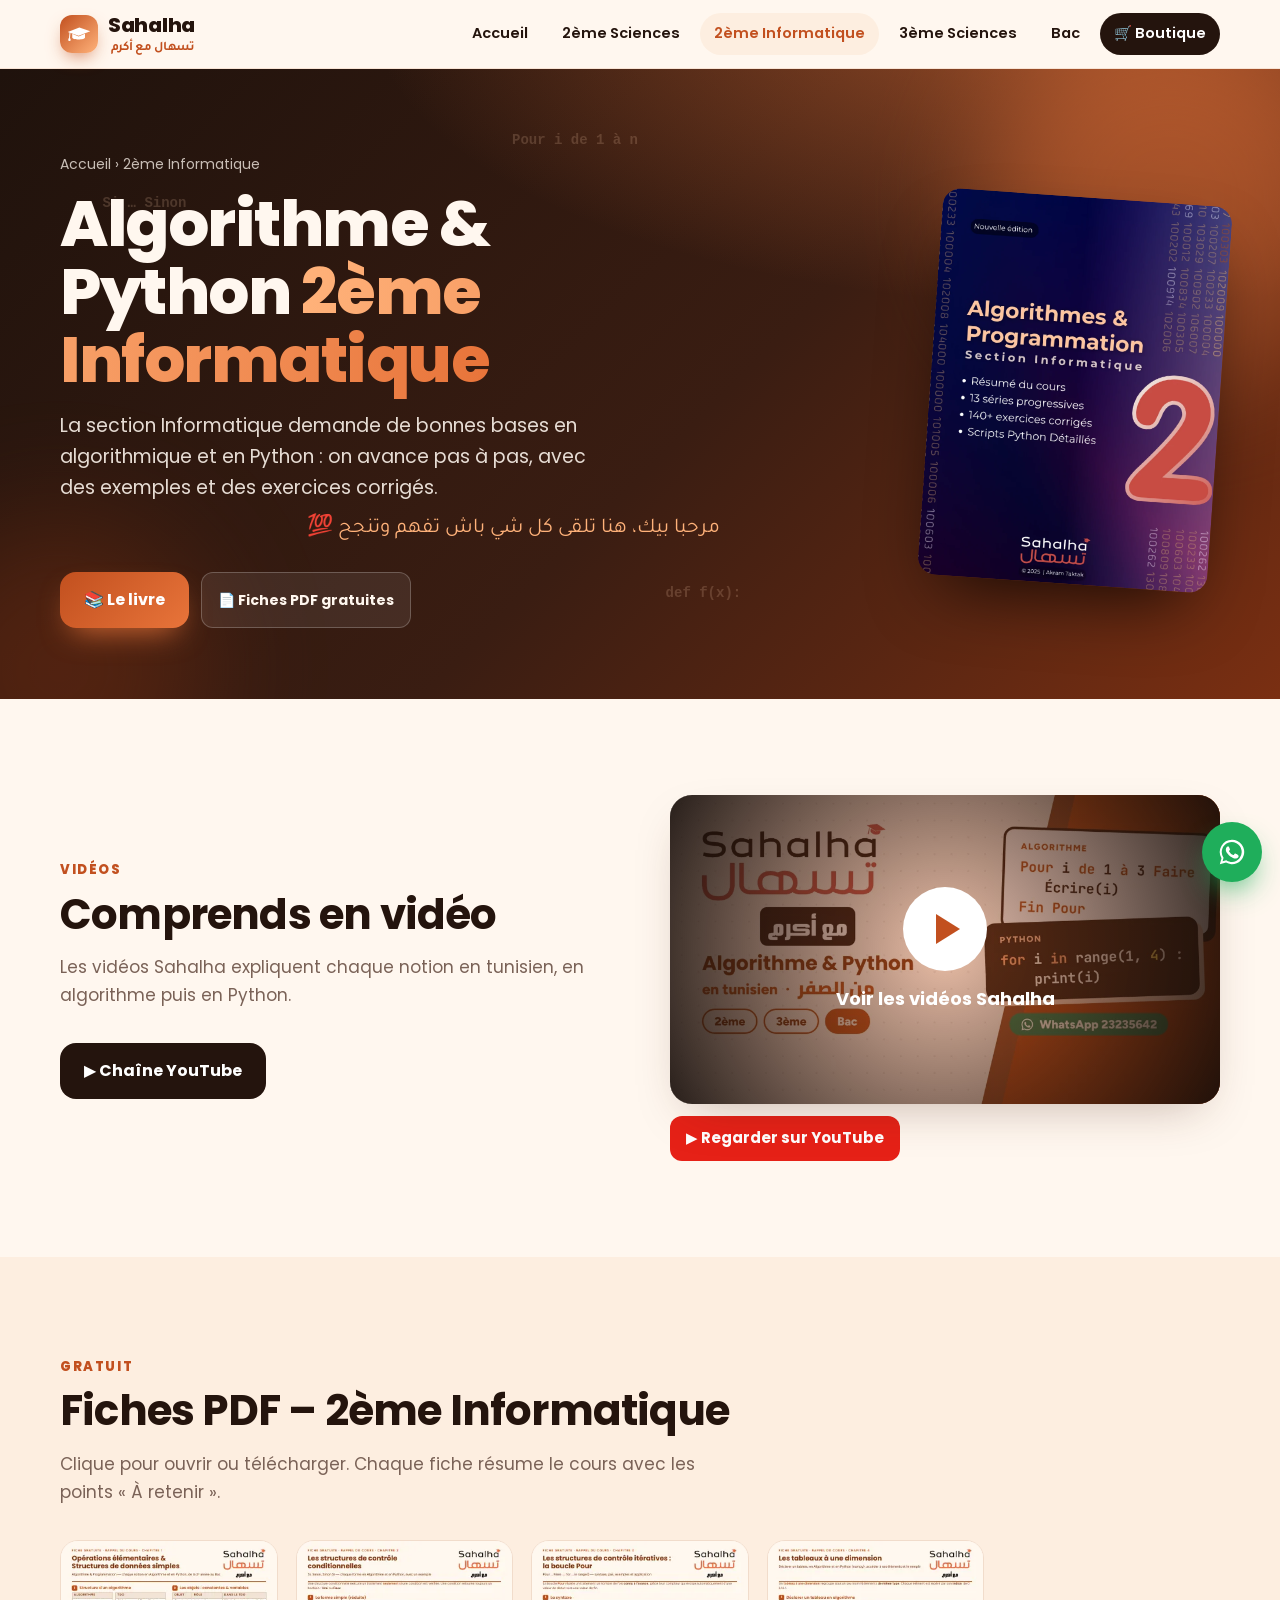
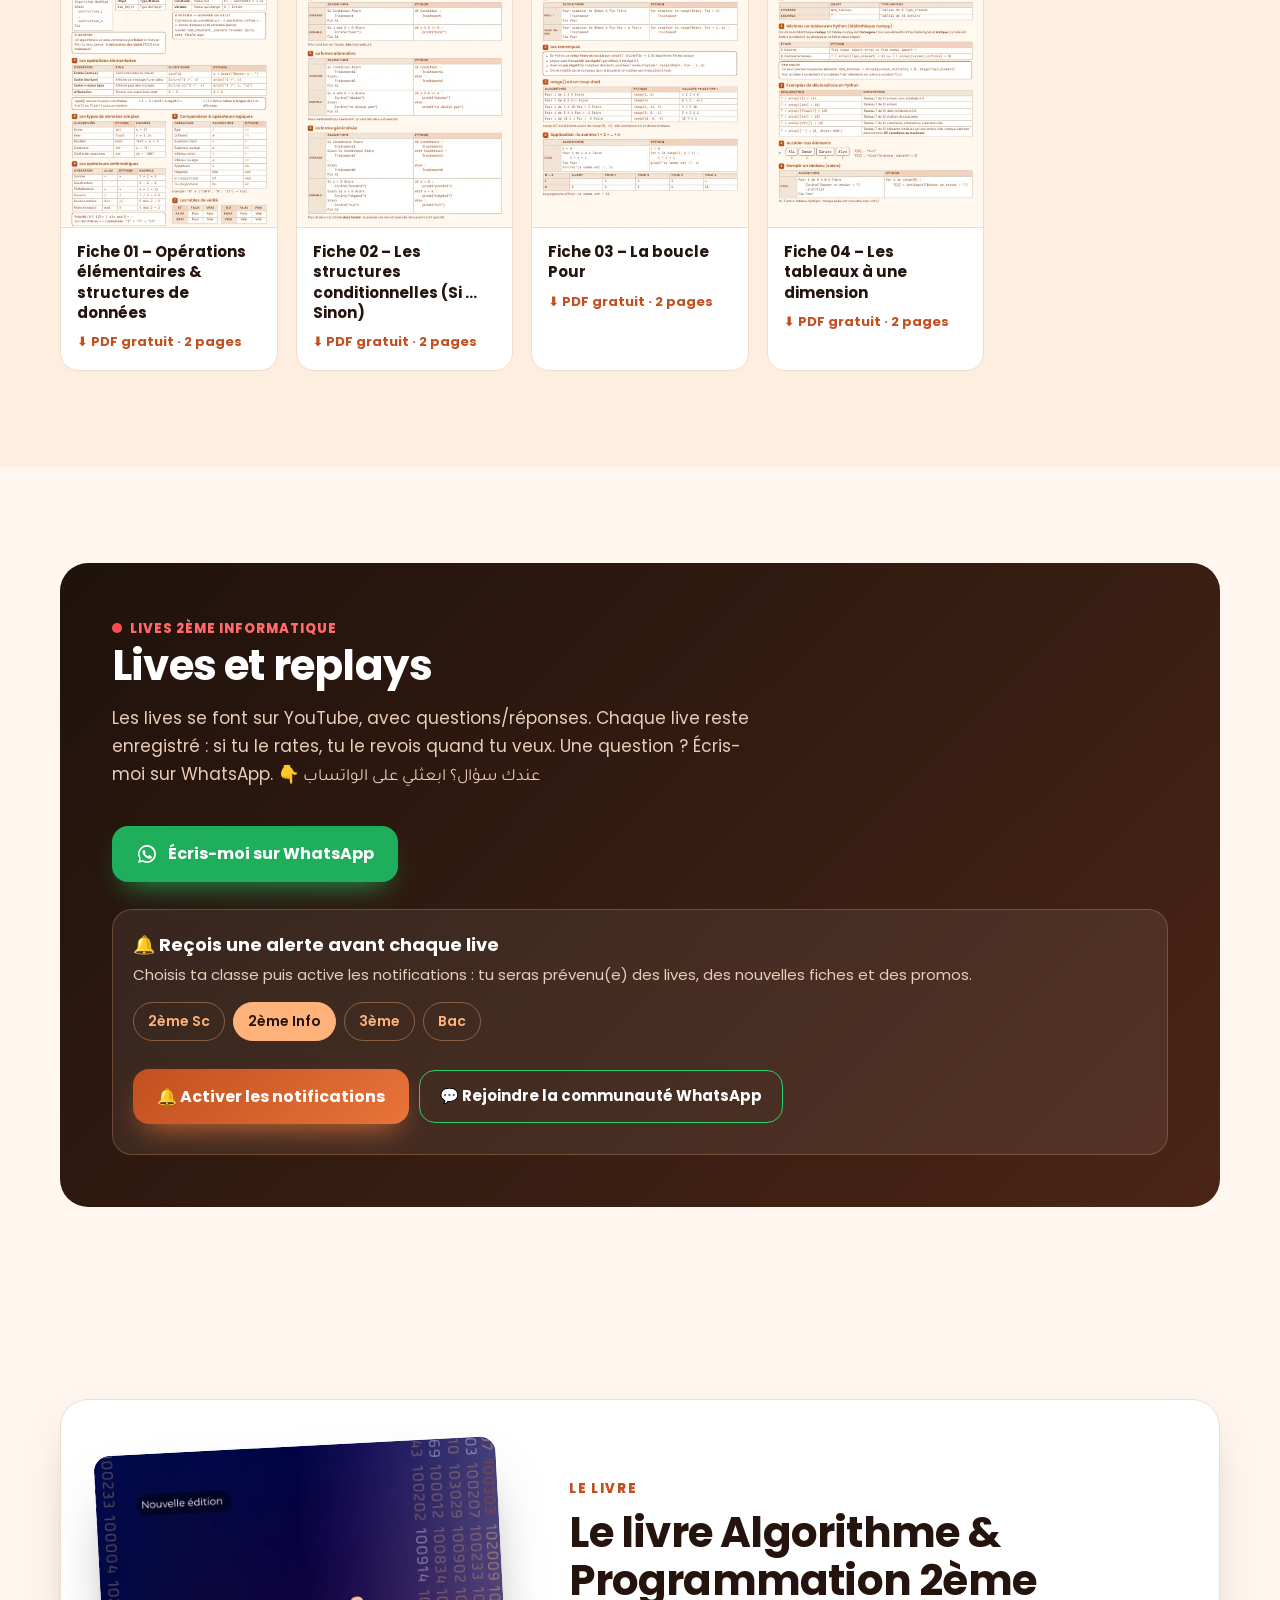
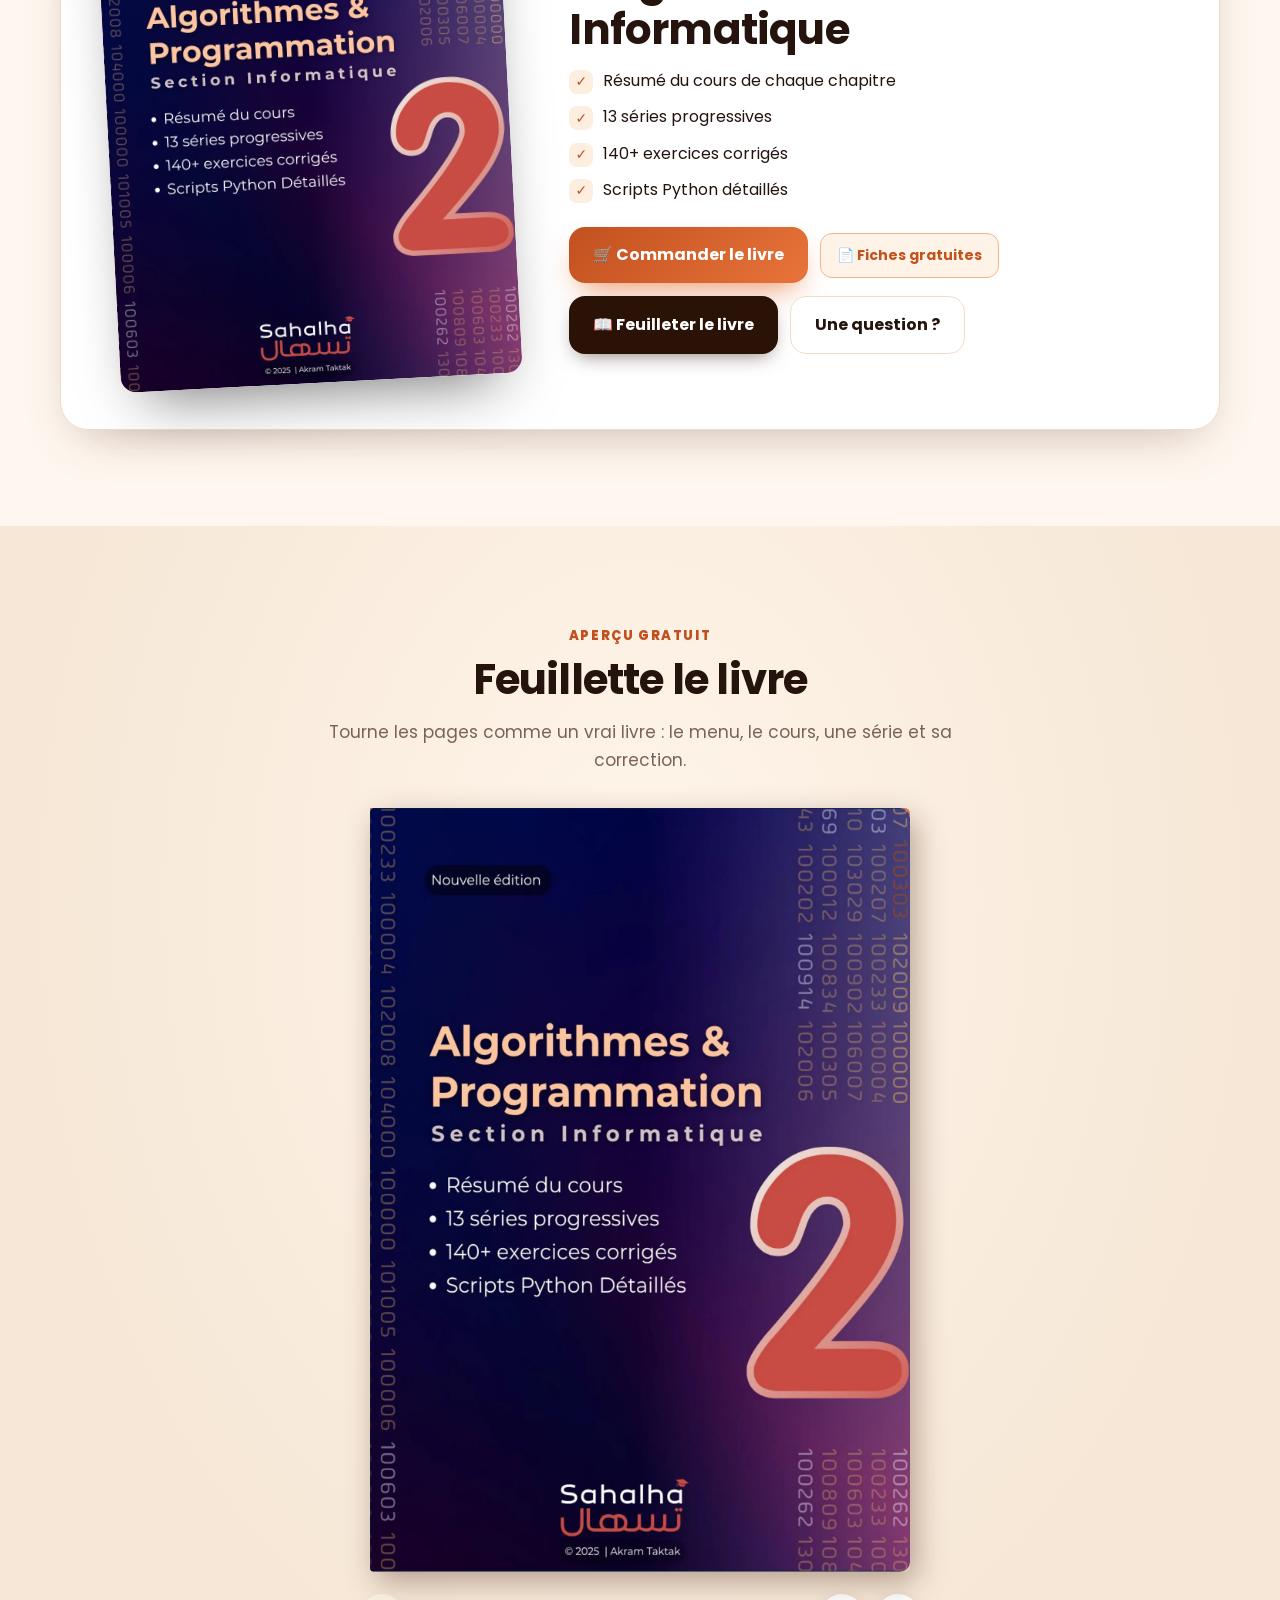
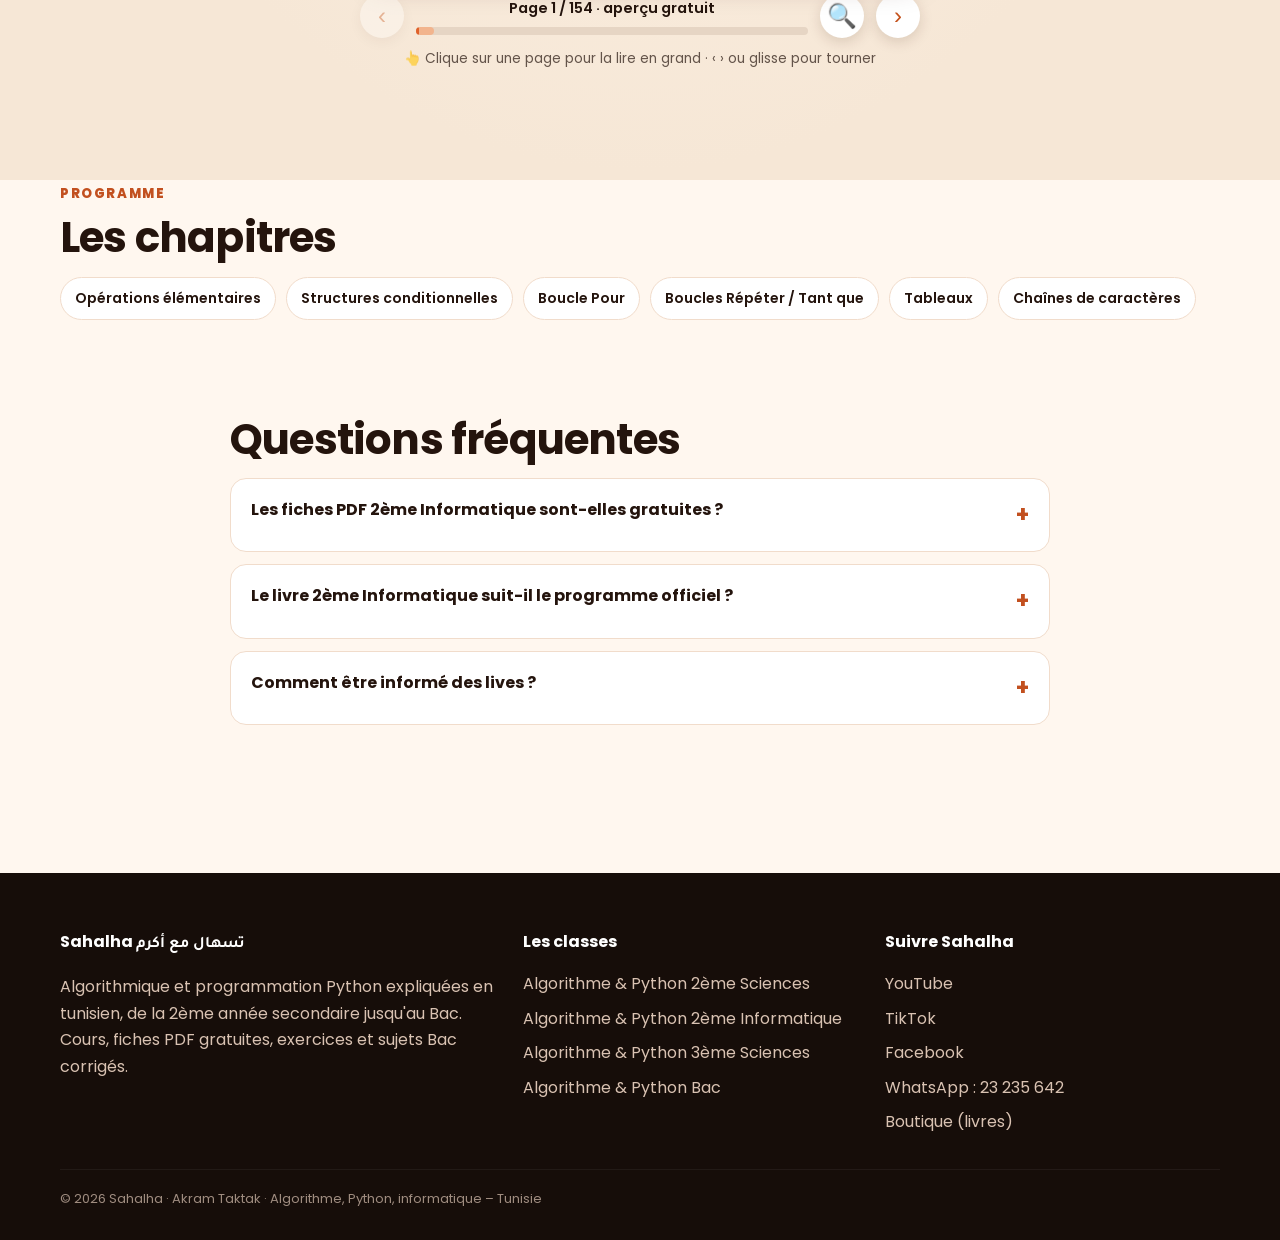
==== commit f571877e: "Site regénéré automatiquement" ====
--- a/algorithme-python-2eme-informatique/index.html
+++ b/algorithme-python-2eme-informatique/index.html
@@ -21,14 +21,14 @@
 <link rel="icon" href="data:image/svg+xml,<svg xmlns='http://www.w3.org/2000/svg' viewBox='0 0 100 100'><rect width='100' height='100' rx='24' fill='%23c2501f'/><g transform='translate(14 24) scale(1.15)' fill='white'><path d='M2 15 33 3l29 10-31 12z'/><path d='M14 20v10c0 7 34 7 34 0V20l-17 7z'/><path d='M8 17.5 6.5 33' stroke='white' stroke-width='2.6'/><rect x='3.5' y='32' width='6' height='7' rx='2'/></g></svg>">
 <link rel="preconnect" href="https://fonts.googleapis.com"><link rel="preconnect" href="https://fonts.gstatic.com" crossorigin>
 <link href="https://fonts.googleapis.com/css2?family=Poppins:wght@400;600;700;800&family=Tajawal:wght@500;700&display=swap" rel="stylesheet">
-<link rel="stylesheet" href="/assets/style.css?v=6de50441">
+<link rel="stylesheet" href="/assets/style.css?v=a298dbdb">
 <link rel="manifest" href="/manifest.webmanifest">
 <link rel="apple-touch-icon" href="/img/apple-touch-icon.png">
 <meta name="apple-mobile-web-app-capable" content="yes">
 <meta name="mobile-web-app-capable" content="yes">
 <meta name="apple-mobile-web-app-title" content="Sahalha">
 <meta name="apple-mobile-web-app-status-bar-style" content="default">
-<script type="application/ld+json">{"@context": "https://schema.org", "@graph": [{"@type": "Course", "name": "Algorithme et programmation Python – 2ème Informatique", "description": "Programmation Python et algorithmique pour la 2ème année secondaire section Informatique (Technologies de l'informatique) en Tunisie : vidéos en tunisien, fiches PDF gratuites, exercices corrigés.", "inLanguage": "fr-TN", "educationalLevel": "2ème Informatique", "url": "https://akramtaktak-sahalha.github.io/algorithme-python-2eme-informatique/", "provider": {"@type": "EducationalOrganization", "name": "Sahalha", "url": "https://akramtaktak-sahalha.github.io/"}, "hasCourseInstance": {"@type": "CourseInstance", "courseMode": "online", "courseWorkload": "PT1H"}, "offers": {"@type": "Offer", "price": "0", "priceCurrency": "TND", "category": "Free"}}, {"@type": "BreadcrumbList", "itemListElement": [{"@type": "ListItem", "position": 1, "name": "Accueil", "item": "https://akramtaktak-sahalha.github.io/"}, {"@type": "ListItem", "position": 2, "name": "2ème Informatique", "item": "https://akramtaktak-sahalha.github.io/algorithme-python-2eme-informatique/"}]}, {"@type": "FAQPage", "mainEntity": [{"@type": "Question", "name": "Les fiches PDF 2ème Informatique sont-elles gratuites ?", "acceptedAnswer": {"@type": "Answer", "text": "Oui, toutes les fiches de cette page se téléchargent gratuitement en PDF."}}, {"@type": "Question", "name": "Le livre 2ème Informatique suit-il le programme officiel ?", "acceptedAnswer": {"@type": "Answer", "text": "Oui : il suit le programme tunisien d'Algorithmique et Programmation, avec le cours, les séries d'exercices et les corrections en algorithme et en Python."}}, {"@type": "Question", "name": "Comment être informé des lives ?", "acceptedAnswer": {"@type": "Answer", "text": "Abonne-toi à la chaîne YouTube et active la cloche 🔔. Pour toute question, écris-moi sur WhatsApp (23 235 642)."}}]}]}</script>
+<script type="application/ld+json">{"@context": "https://schema.org", "@graph": [{"@type": "Course", "name": "Algorithme et programmation Python – 2ème Informatique", "description": "Programmation Python et algorithmique pour la 2ème année secondaire section Informatique (Technologies de l'informatique) en Tunisie : vidéos en tunisien, fiches PDF gratuites, exercices corrigés.", "inLanguage": "fr-TN", "educationalLevel": "2ème Informatique", "url": "https://akramtaktak-sahalha.github.io/algorithme-python-2eme-informatique/", "provider": {"@type": "EducationalOrganization", "name": "Sahalha", "url": "https://akramtaktak-sahalha.github.io/"}, "hasCourseInstance": {"@type": "CourseInstance", "courseMode": "online", "courseWorkload": "PT1H"}, "offers": {"@type": "Offer", "price": "0", "priceCurrency": "TND", "category": "Free"}}, {"@type": "BreadcrumbList", "itemListElement": [{"@type": "ListItem", "position": 1, "name": "Accueil", "item": "https://akramtaktak-sahalha.github.io/"}, {"@type": "ListItem", "position": 2, "name": "2ème Informatique", "item": "https://akramtaktak-sahalha.github.io/algorithme-python-2eme-informatique/"}]}, {"@type": "FAQPage", "mainEntity": [{"@type": "Question", "name": "Les fiches PDF 2ème Informatique sont-elles gratuites ?", "acceptedAnswer": {"@type": "Answer", "text": "Oui, toutes les fiches de cette page se téléchargent gratuitement en PDF."}}, {"@type": "Question", "name": "Le livre 2ème Informatique suit-il le programme officiel ?", "acceptedAnswer": {"@type": "Answer", "text": "Oui : il suit le programme tunisien d'Algorithmique et Programmation, avec le cours, les séries d'exercices et les corrections en algorithme et en Python."}}, {"@type": "Question", "name": "Comment être informé des lives ?", "acceptedAnswer": {"@type": "Answer", "text": "Rejoins la communauté WhatsApp Sahalha (bouton vert « Rejoindre la communauté WhatsApp » sur cette page) : tu reçois une alerte avant chaque live et à chaque nouvelle fiche. Les lives se font sur YouTube. Pour toute question, écris-moi sur WhatsApp (23 235 642)."}}]}]}</script>
 <script>!function(f,b,e,v,n,t,s){if(f.fbq)return;n=f.fbq=function(){n.callMethod?n.callMethod.apply(n,arguments):n.queue.push(arguments)};if(!f._fbq)f._fbq=n;n.push=n;n.loaded=!0;n.version='2.0';n.queue=[];t=b.createElement(e);t.async=!0;t.src=v;s=b.getElementsByTagName(e)[0];s.parentNode.insertBefore(t,s)}(window,document,'script','https://connect.facebook.net/en_US/fbevents.js');fbq('init','1085747067843707');fbq('track','PageView');</script><script>!function(w,d,t){w.TiktokAnalyticsObject=t;var ttq=w[t]=w[t]||[];ttq.methods=["page","track","identify","instances","debug","on","off","once","ready","alias","group","enableCookie","disableCookie"];ttq.setAndDefer=function(t,e){t[e]=function(){t.push([e].concat(Array.prototype.slice.call(arguments,0)))}};for(var i=0;i<ttq.methods.length;i++)ttq.setAndDefer(ttq,ttq.methods[i]);ttq.instance=function(t){for(var e=ttq._i[t]||[],n=0;n<ttq.methods.length;n++)ttq.setAndDefer(e,ttq.methods[n]);return e};ttq.load=function(e,n){var i="https://analytics.tiktok.com/i18n/pixel/events.js";ttq._i=ttq._i||{};ttq._i[e]=[];ttq._i[e]._u=i;ttq._t=ttq._t||{};ttq._t[e]=+new Date;ttq._o=ttq._o||{};ttq._o[e]=n||{};var o=d.createElement("script");o.type="text/javascript";o.async=!0;o.src=i+"?sdkid="+e+"&lib="+t;var a=d.getElementsByTagName("script")[0];a.parentNode.insertBefore(o,a)};ttq.load('DBQRJAJC77UFHI4PL7N0');ttq.page();}(window,document,'ttq');</script>
 <script src="https://cdn.onesignal.com/sdks/web/v16/OneSignalSDK.page.js" defer></script>
 <script>window.OneSignalDeferred=window.OneSignalDeferred||[];OneSignalDeferred.push(async function(OneSignal){await OneSignal.init({appId:"786ddca5-4470-4993-8717-a3594fc52366",safari_web_id:"web.onesignal.auto.5ecc7e9f-2540-4c26-bcd6-80ea5ac40604",serviceWorkerPath:"sw.js",serviceWorkerParam:{scope:"/"}});window.__os=OneSignal;document.dispatchEvent(new Event("os-ready"));});</script>
@@ -77,7 +77,7 @@
 <section id="apercu" class="apercu-sec"><div class="wrap"><div class="center reveal"><span class="eyebrow">Aperçu gratuit</span><h2>Feuillette le livre</h2><p class="sub">Tourne les pages comme un vrai livre : le menu, le cours, une série et sa correction.</p></div><div class="fb reveal" data-book="{&quot;ok&quot;: [&quot;/img/apercu/2info-p1.webp&quot;, &quot;/img/apercu/2info-p2.webp&quot;, &quot;/img/apercu/2info-p3.webp&quot;, &quot;/img/apercu/2info-p4.webp&quot;, &quot;/img/apercu/2info-p8.webp&quot;, &quot;/img/apercu/2info-p13.webp&quot;, &quot;/img/apercu/2info-p65.webp&quot;], &quot;lock&quot;: [&quot;/img/apercu/flou-2info-p39.webp&quot;, &quot;/img/apercu/flou-2info-p95.webp&quot;, &quot;/img/apercu/flou-2info-p146.webp&quot;], &quot;total&quot;: 154, &quot;shop&quot;: &quot;https://sahalha-teshel.converty.shop/category/2-eme-informatique&quot;, &quot;name&quot;: &quot;2ème Informatique&quot;}"><div class="fb-stage"><div class="fb-book"></div></div><div class="fb-bar"><button class="fb-prev" aria-label="Page précédente">‹</button><div class="fb-info"><span class="fb-count"></span><div class="fb-prog"><i class="fb-free"></i><i class="fb-pos"></i></div></div><button class="fb-zoom" aria-label="Agrandir">🔍</button><button class="fb-next" aria-label="Page suivante">›</button></div><p class="fb-hint">👆 Clique sur une page pour la lire en grand · ‹ › ou glisse pour tourner</p></div></div></section><div class="lb" hidden><button aria-label="Fermer">✕</button><img alt="Page du livre"></div>
 <section style="padding-top:0"><div class="wrap"><div class="reveal"><span class="eyebrow">Programme</span><h2>Les chapitres</h2></div><div class="chaps reveal"><span>Opérations élémentaires</span><span>Structures conditionnelles</span><span>Boucle Pour</span><span>Boucles Répéter / Tant que</span><span>Tableaux</span><span>Chaînes de caractères</span></div></div></section>
 
-<section class="faq" style="padding-top:0"><div class="wrap" style="max-width:820px"><div class="reveal"><h2>Questions fréquentes</h2></div><details class="reveal"><summary>Les fiches PDF 2ème Informatique sont-elles gratuites ?</summary><p>Oui, toutes les fiches de cette page se téléchargent gratuitement en PDF.</p></details><details class="reveal"><summary>Le livre 2ème Informatique suit-il le programme officiel ?</summary><p>Oui : il suit le programme tunisien d&#x27;Algorithmique et Programmation, avec le cours, les séries d&#x27;exercices et les corrections en algorithme et en Python.</p></details><details class="reveal"><summary>Comment être informé des lives ?</summary><p>Abonne-toi à la chaîne YouTube et active la cloche 🔔. Pour toute question, écris-moi sur WhatsApp (23 235 642).</p></details></div></section>
+<section class="faq" style="padding-top:0"><div class="wrap" style="max-width:820px"><div class="reveal"><h2>Questions fréquentes</h2></div><details class="reveal"><summary>Les fiches PDF 2ème Informatique sont-elles gratuites ?</summary><p>Oui, toutes les fiches de cette page se téléchargent gratuitement en PDF.</p></details><details class="reveal"><summary>Le livre 2ème Informatique suit-il le programme officiel ?</summary><p>Oui : il suit le programme tunisien d&#x27;Algorithmique et Programmation, avec le cours, les séries d&#x27;exercices et les corrections en algorithme et en Python.</p></details><details class="reveal"><summary>Comment être informé des lives ?</summary><p>Rejoins la communauté WhatsApp Sahalha (bouton vert « Rejoindre la communauté WhatsApp » sur cette page) : tu reçois une alerte avant chaque live et à chaque nouvelle fiche. Les lives se font sur YouTube. Pour toute question, écris-moi sur WhatsApp (23 235 642).</p></details></div></section>
 </main><footer><div class="wrap"><div class="cols">
 <div><h4>Sahalha <span class="ar">تسهال مع أكرم</span></h4><p>Algorithmique et programmation Python expliquées en tunisien, de la 2ème année secondaire jusqu'au Bac. Cours, fiches PDF gratuites, exercices et sujets Bac corrigés.</p></div>
 <div><h4>Les classes</h4><a href="/algorithme-python-2eme-sciences/">Algorithme & Python 2ème Sciences</a><a href="/algorithme-python-2eme-informatique/">Algorithme & Python 2ème Informatique</a><a href="/algorithme-python-3eme-sciences/">Algorithme & Python 3ème Sciences</a><a href="/bac-algorithme-python-tunisie/">Algorithme & Python Bac</a></div>
--- a/assets/style.css
+++ b/assets/style.css
@@ -256,7 +256,7 @@
 .notif .notif-msg small{display:block;margin-top:8px;opacity:.85}
 .notif .copy-link{margin-top:8px;padding:9px 14px;border-radius:10px;border:1px solid #ffd2b0;background:transparent;color:#fff;font-weight:700;cursor:pointer}
 
-.notif .notif-wa{display:flex;justify-content:center;text-align:center;margin-top:10px;background:transparent;border:1.5px solid #25d366;color:#fff!important;box-shadow:none}
+.notif .notif-wa{display:inline-flex;width:auto;vertical-align:top;margin:10px 0 0 10px;font-size:15px;padding:13px 20px;justify-content:center;text-align:center;background:transparent;border:1.5px solid #25d366;color:#fff!important;box-shadow:none}
 .notif .notif-wa.main{background:#25d366;border-color:#25d366;font-size:1.05em;box-shadow:0 10px 24px -10px rgba(37,211,102,.7)}
 .invite{position:fixed;inset:0;z-index:90;background:rgba(30,12,4,.55);display:flex;align-items:flex-end;justify-content:center;opacity:0;transition:opacity .3s}
 .invite.on{opacity:1}.invite .inv-card{position:relative;width:min(100%,440px);background:linear-gradient(160deg,#3a170a,#6b2a0c);color:#fff;border-radius:22px 22px 0 0;padding:26px 22px 20px;text-align:center;transform:translateY(40px);transition:transform .35s}
@@ -272,3 +272,5 @@
 .btn.btn-sm{font-size:14px;padding:10px 16px;border-radius:12px}
 .btn-fiches{background:#fff3e8;color:#c4501a!important;border:1.5px solid #f2b48d;align-self:center}.btn-fiches:hover{background:#ffe6d2}
 .invite .inv-fiches{display:block;margin-top:12px;color:#ffd2b0;font-weight:700;font-size:.95rem;text-decoration:none}
+@media(max-width:600px){.notif .notif-wa{margin-left:0}}
+.notif .notif-go,.notif .notif-wa{margin-top:14px;vertical-align:middle}
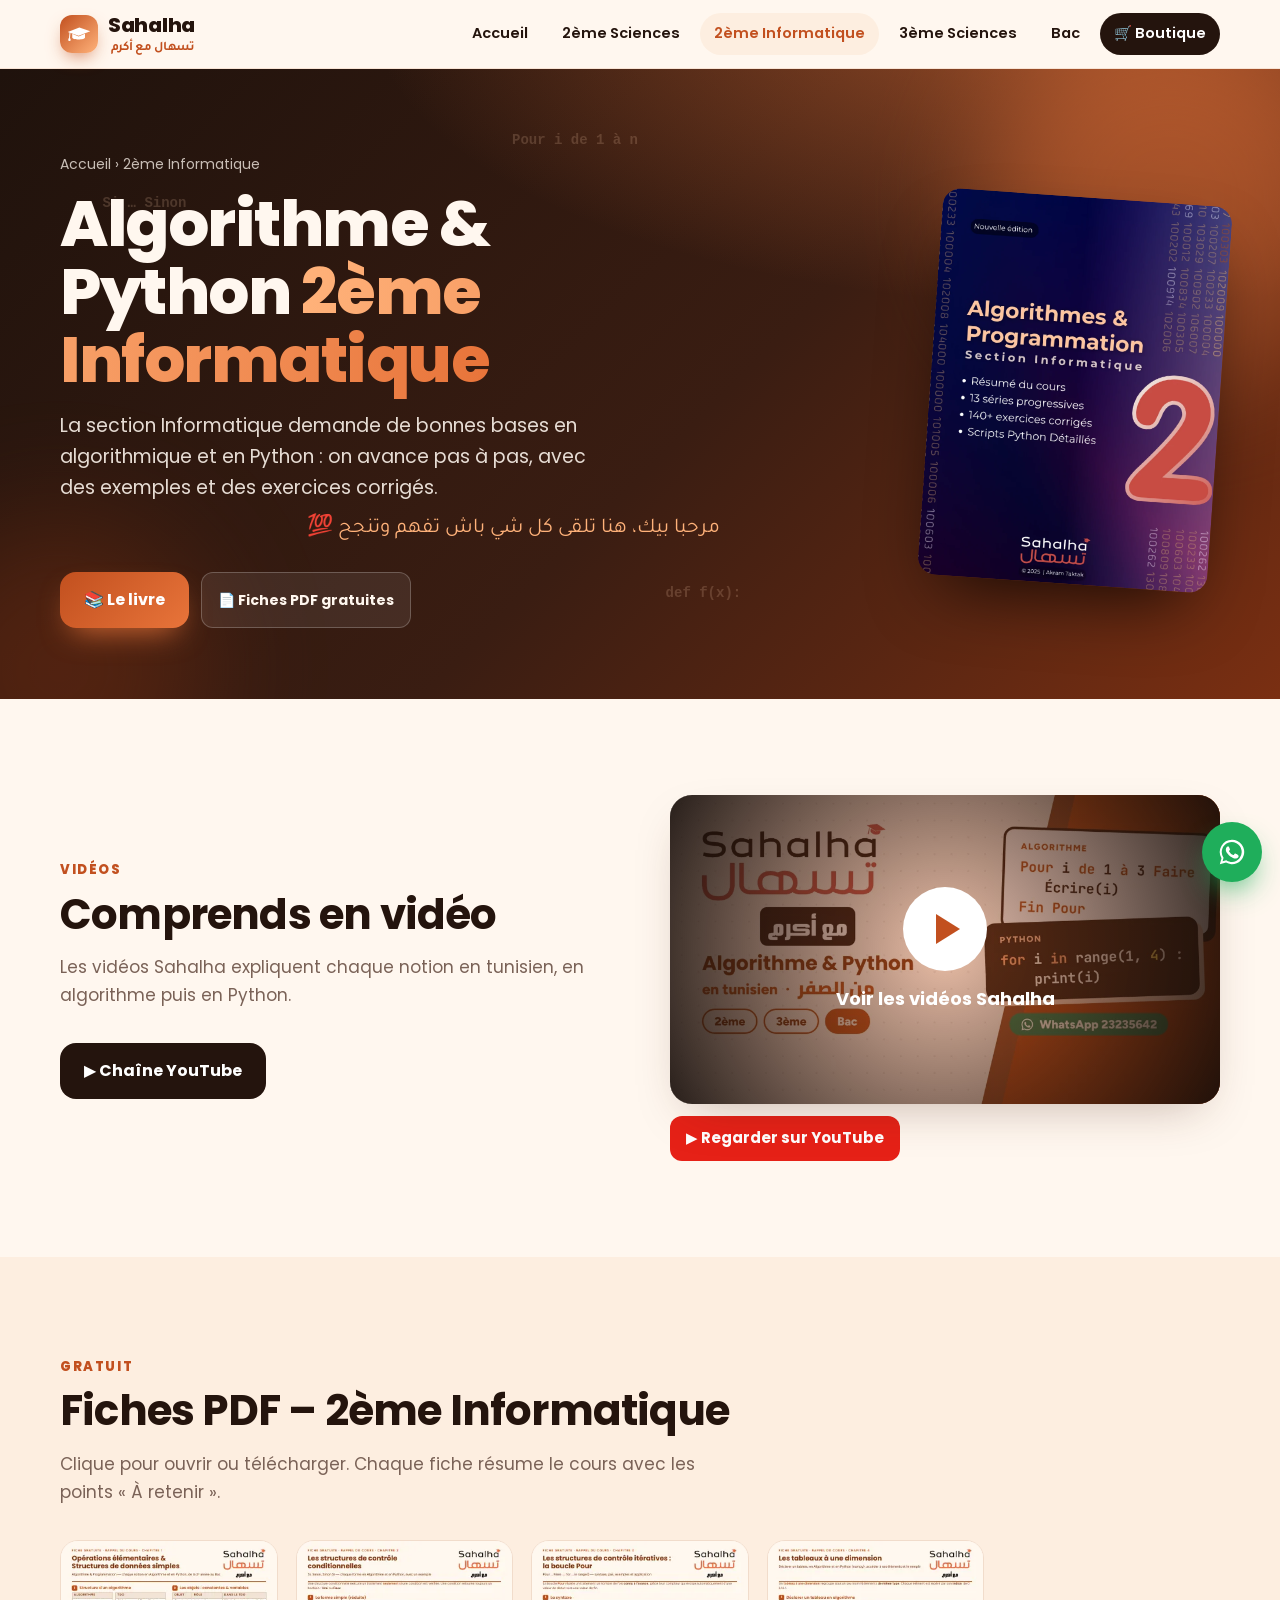
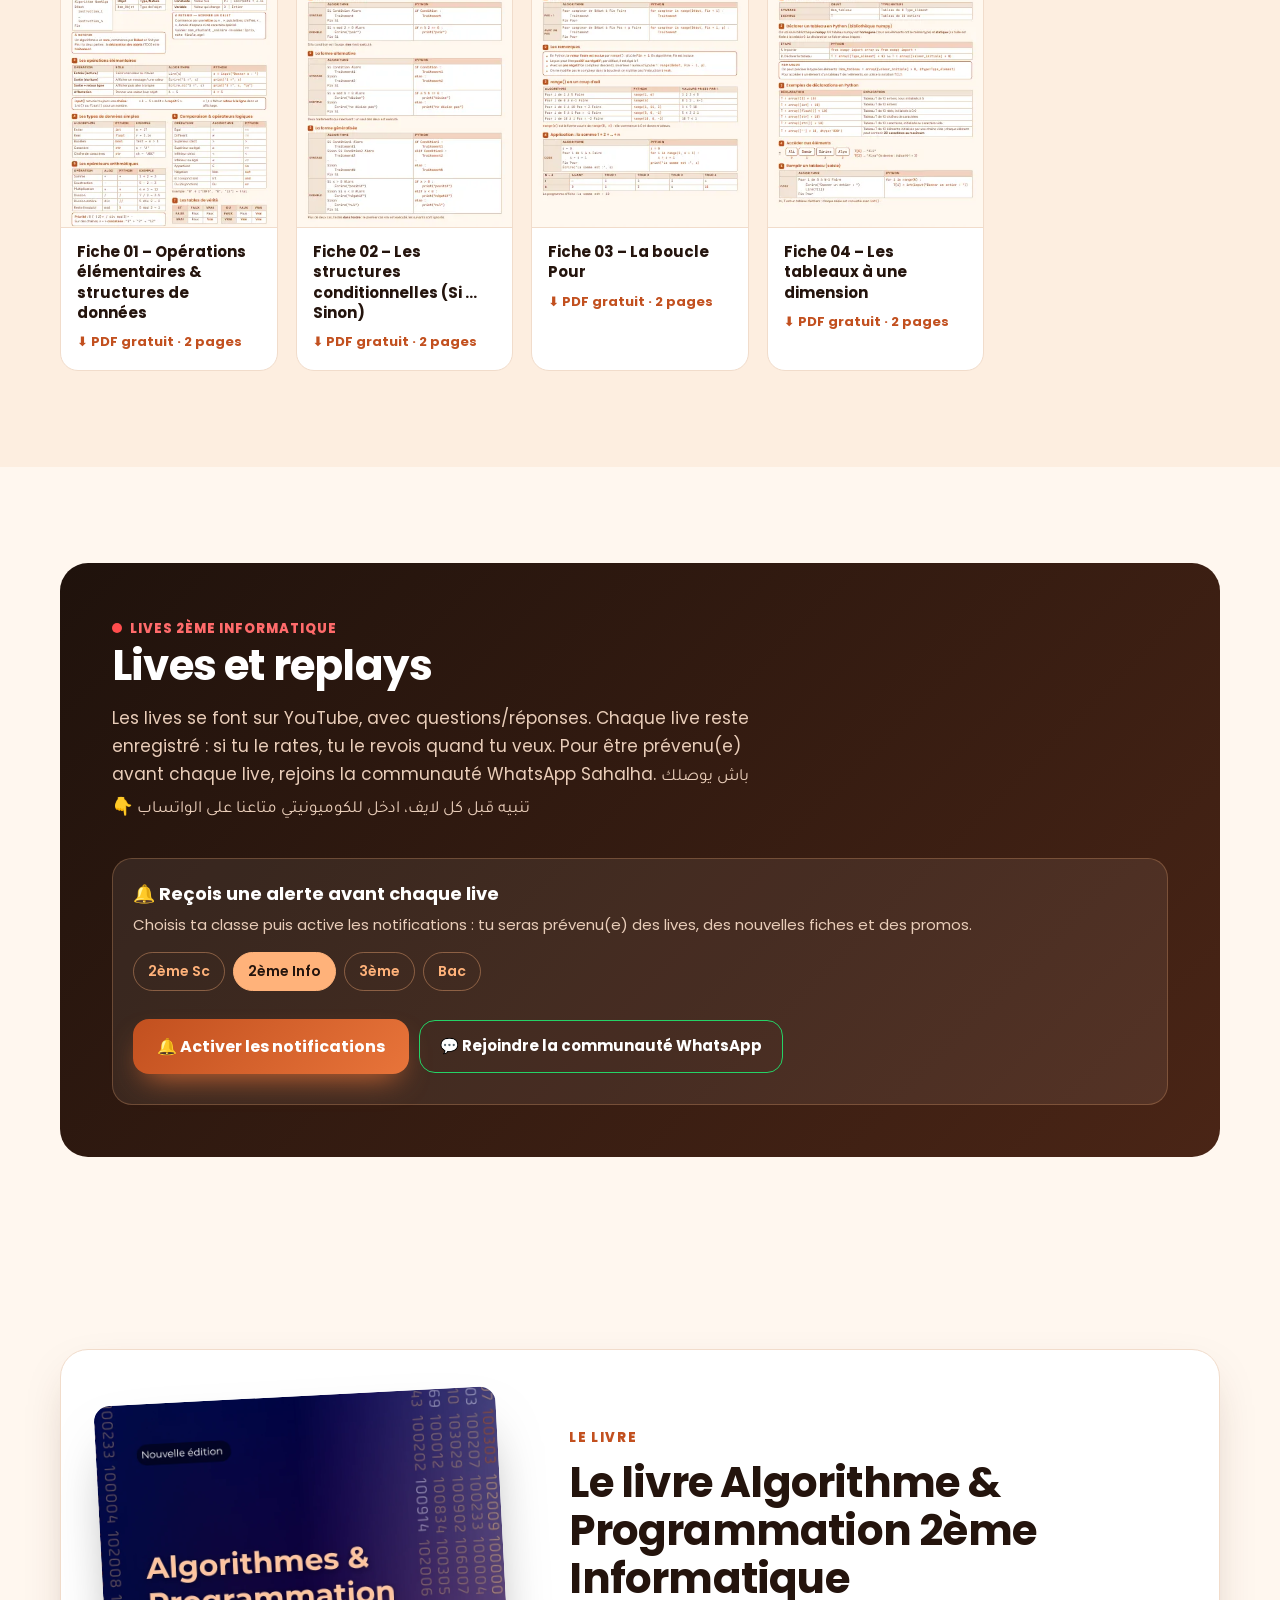
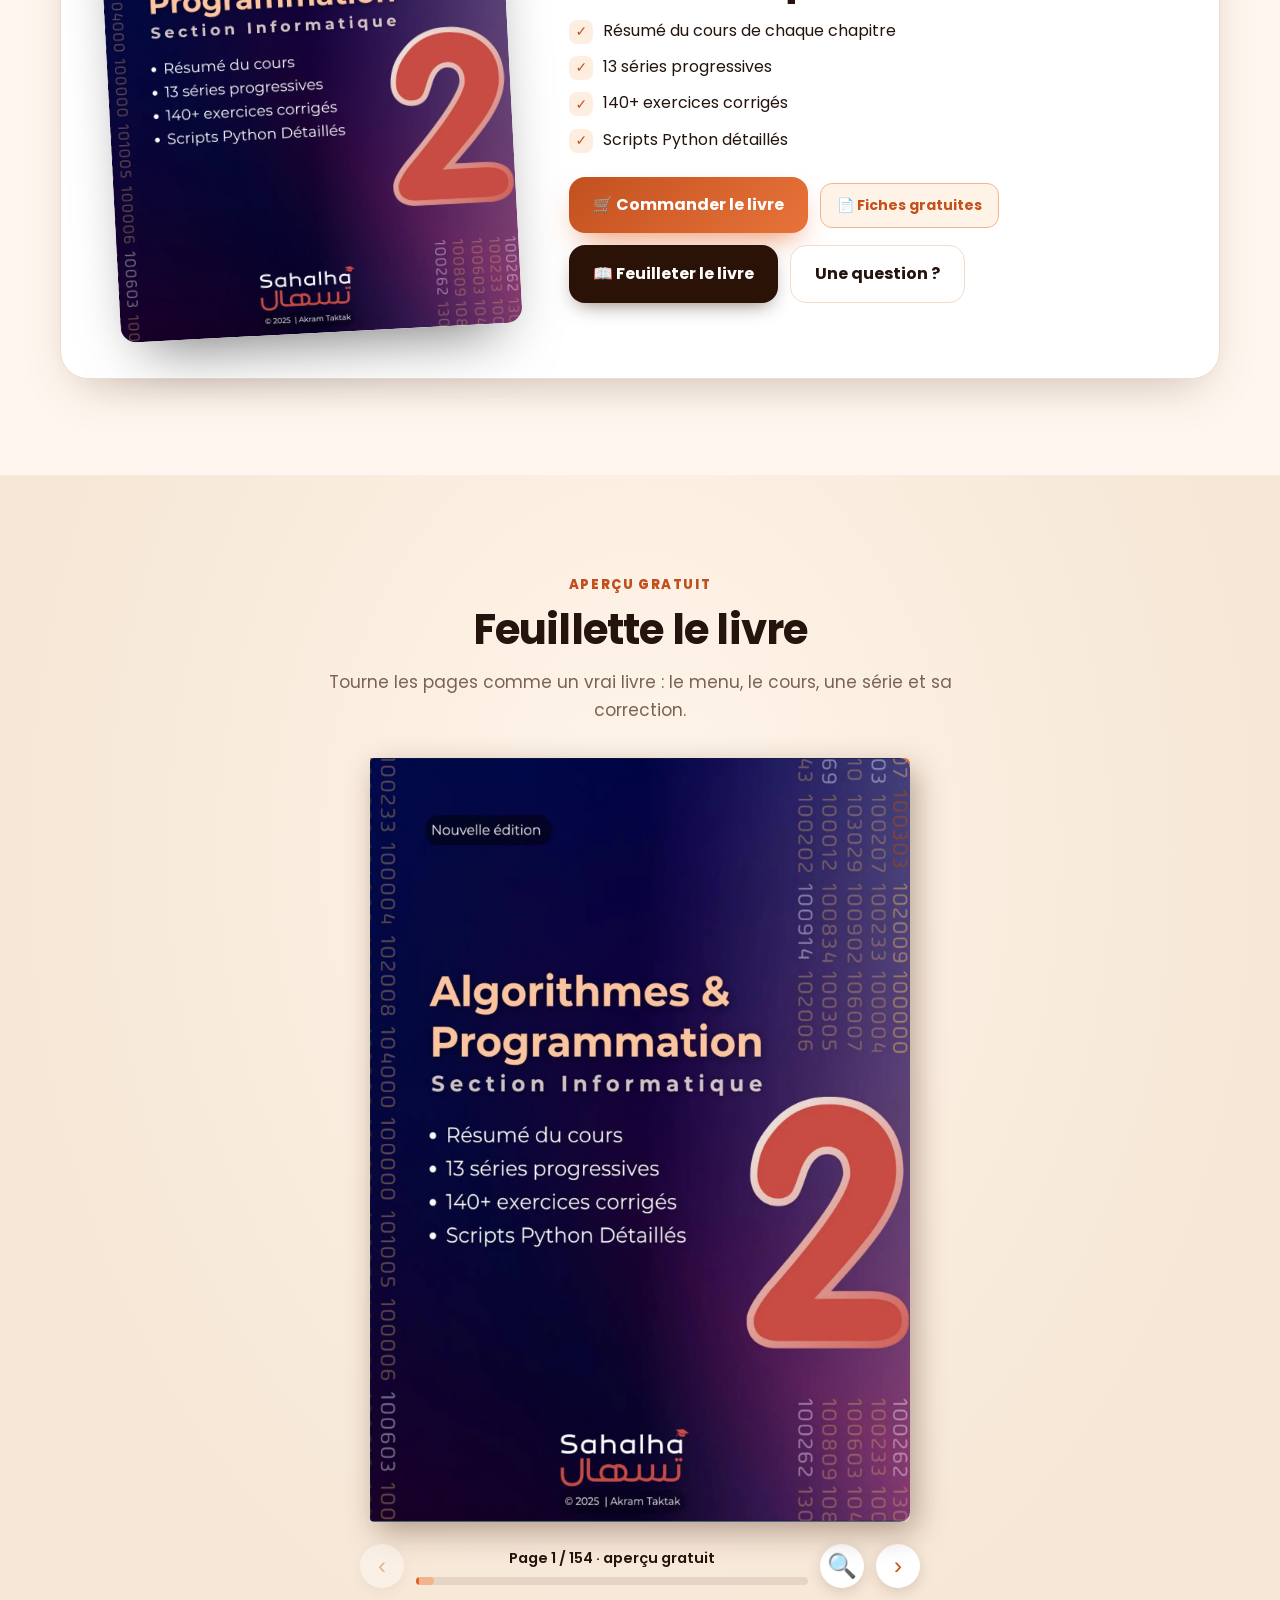
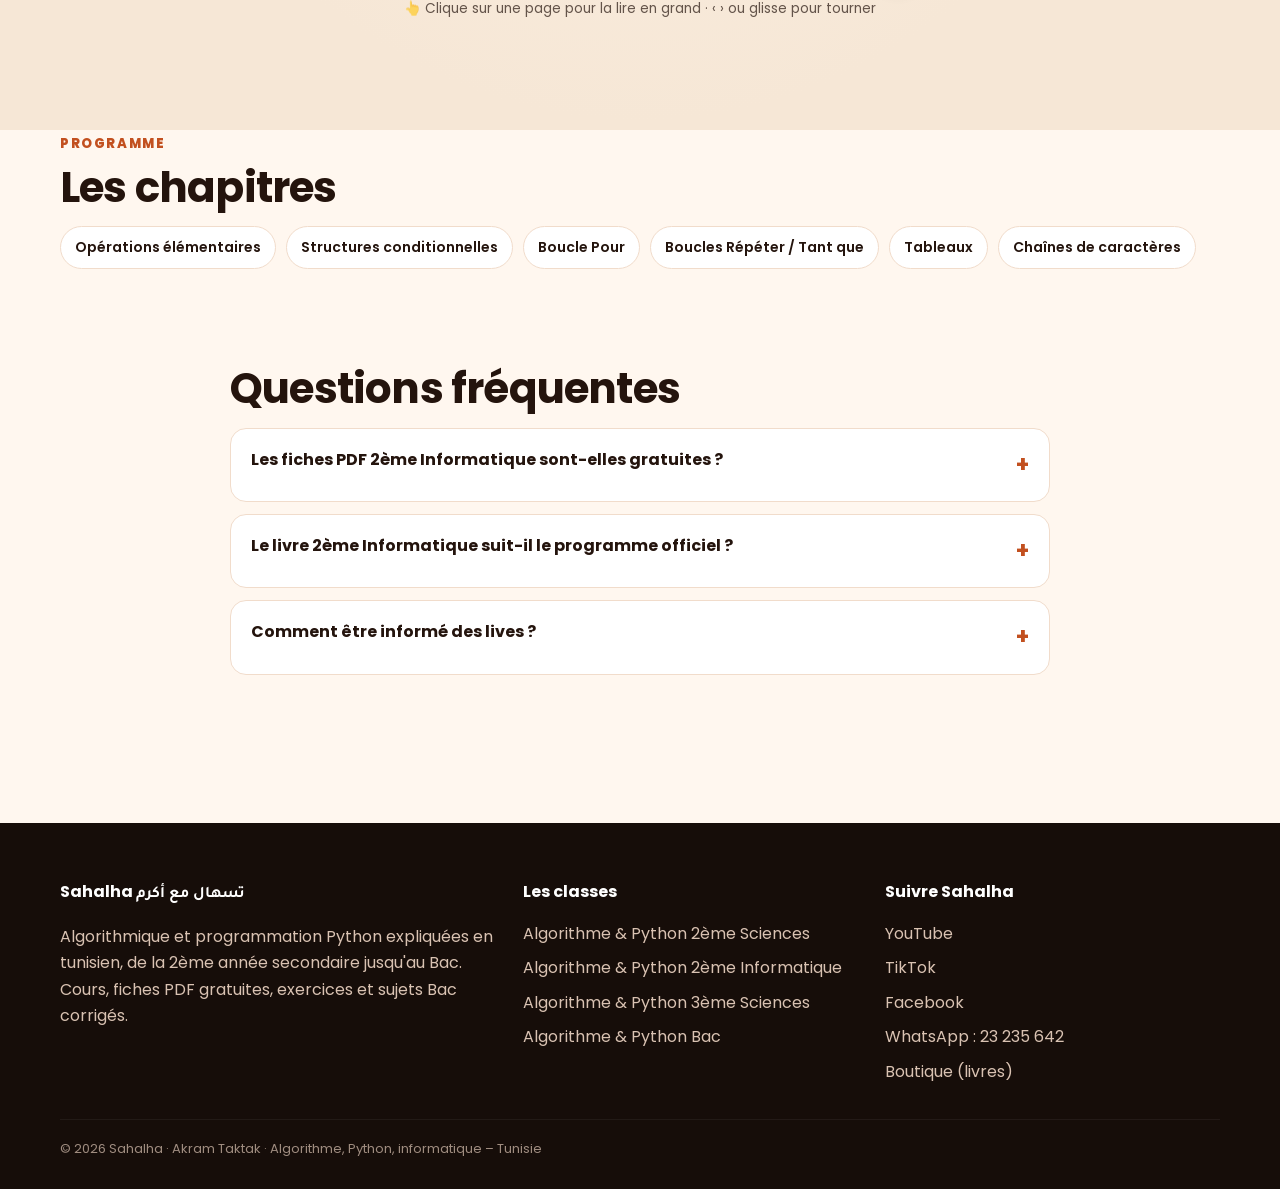
==== commit 40f0f71b: "Site regénéré automatiquement" ====
--- a/algorithme-python-2eme-informatique/index.html
+++ b/algorithme-python-2eme-informatique/index.html
@@ -61,8 +61,7 @@
 
 
 <section><div class="wrap"><div class="live reveal">
-<span class="dot"><i></i> Lives 2ème Informatique</span><h2>Lives et replays</h2><p class="sub">Les lives se font sur YouTube, avec questions/réponses. Chaque live reste enregistré : si tu le rates, tu le revois quand tu veux. Une question ? Écris-moi sur WhatsApp. <span class="ar">عندك سؤال؟ ابعثلي على الواتساب 👇</span></p>
-<div class="btns"><a class="btn btn-wa" href="https://wa.me/21623235642" target="_blank" rel="noopener"><svg width=22 height=22 style="fill:#fff" viewBox="0 0 32 32" aria-hidden="true"><path d="M16 3a13 13 0 0 0-11.2 19.6L3 29l6.6-1.7A13 13 0 1 0 16 3zm0 23.6c-2 0-4-.6-5.7-1.6l-.4-.2-3.9 1 1-3.8-.3-.4A10.6 10.6 0 1 1 16 26.6zm5.8-7.9c-.3-.2-1.9-.9-2.2-1-.3-.1-.5-.2-.7.2-.2.3-.8 1-1 1.2-.2.2-.4.2-.7.1a8.7 8.7 0 0 1-4.3-3.8c-.3-.6.3-.5.9-1.7.1-.2 0-.4 0-.6l-1-2.4c-.3-.6-.5-.5-.7-.5h-.6c-.2 0-.6.1-.9.4-.3.3-1.2 1.2-1.2 2.9s1.2 3.3 1.4 3.6c.2.2 2.4 3.6 5.8 5 2.1.9 3 1 4 .8.7-.1 1.9-.8 2.2-1.5.3-.8.3-1.4.2-1.5-.1-.2-.3-.2-.6-.4z"/></svg> Écris-moi sur WhatsApp</a></div>
+<span class="dot"><i></i> Lives 2ème Informatique</span><h2>Lives et replays</h2><p class="sub">Les lives se font sur YouTube, avec questions/réponses. Chaque live reste enregistré : si tu le rates, tu le revois quand tu veux. Pour être prévenu(e) avant chaque live, rejoins la communauté WhatsApp Sahalha. <span class="ar">باش يوصلك تنبيه قبل كل لايف، ادخل للكوميونيتي متاعنا على الواتساب 👇</span></p>
 <div class="notif" data-cls="2info"><b>🔔 Reçois une alerte avant chaque live</b><p>Choisis ta classe puis active les notifications : tu seras prévenu(e) des lives, des nouvelles fiches et des promos.</p>
 <div class="chips"><button type="button" data-v="2sc">2ème Sc</button><button type="button" data-v="2info" class="on">2ème Info</button><button type="button" data-v="3sc">3ème</button><button type="button" data-v="bac">Bac</button></div>
 <button type="button" class="btn btn-main notif-go">🔔 Activer les notifications</button><a class="btn btn-wa notif-wa" href="https://chat.whatsapp.com/HFkKLOljykmEAK5NuE3Ppn" target="_blank" rel="noopener">💬 Rejoindre la communauté WhatsApp</a><small class="notif-msg"></small></div>
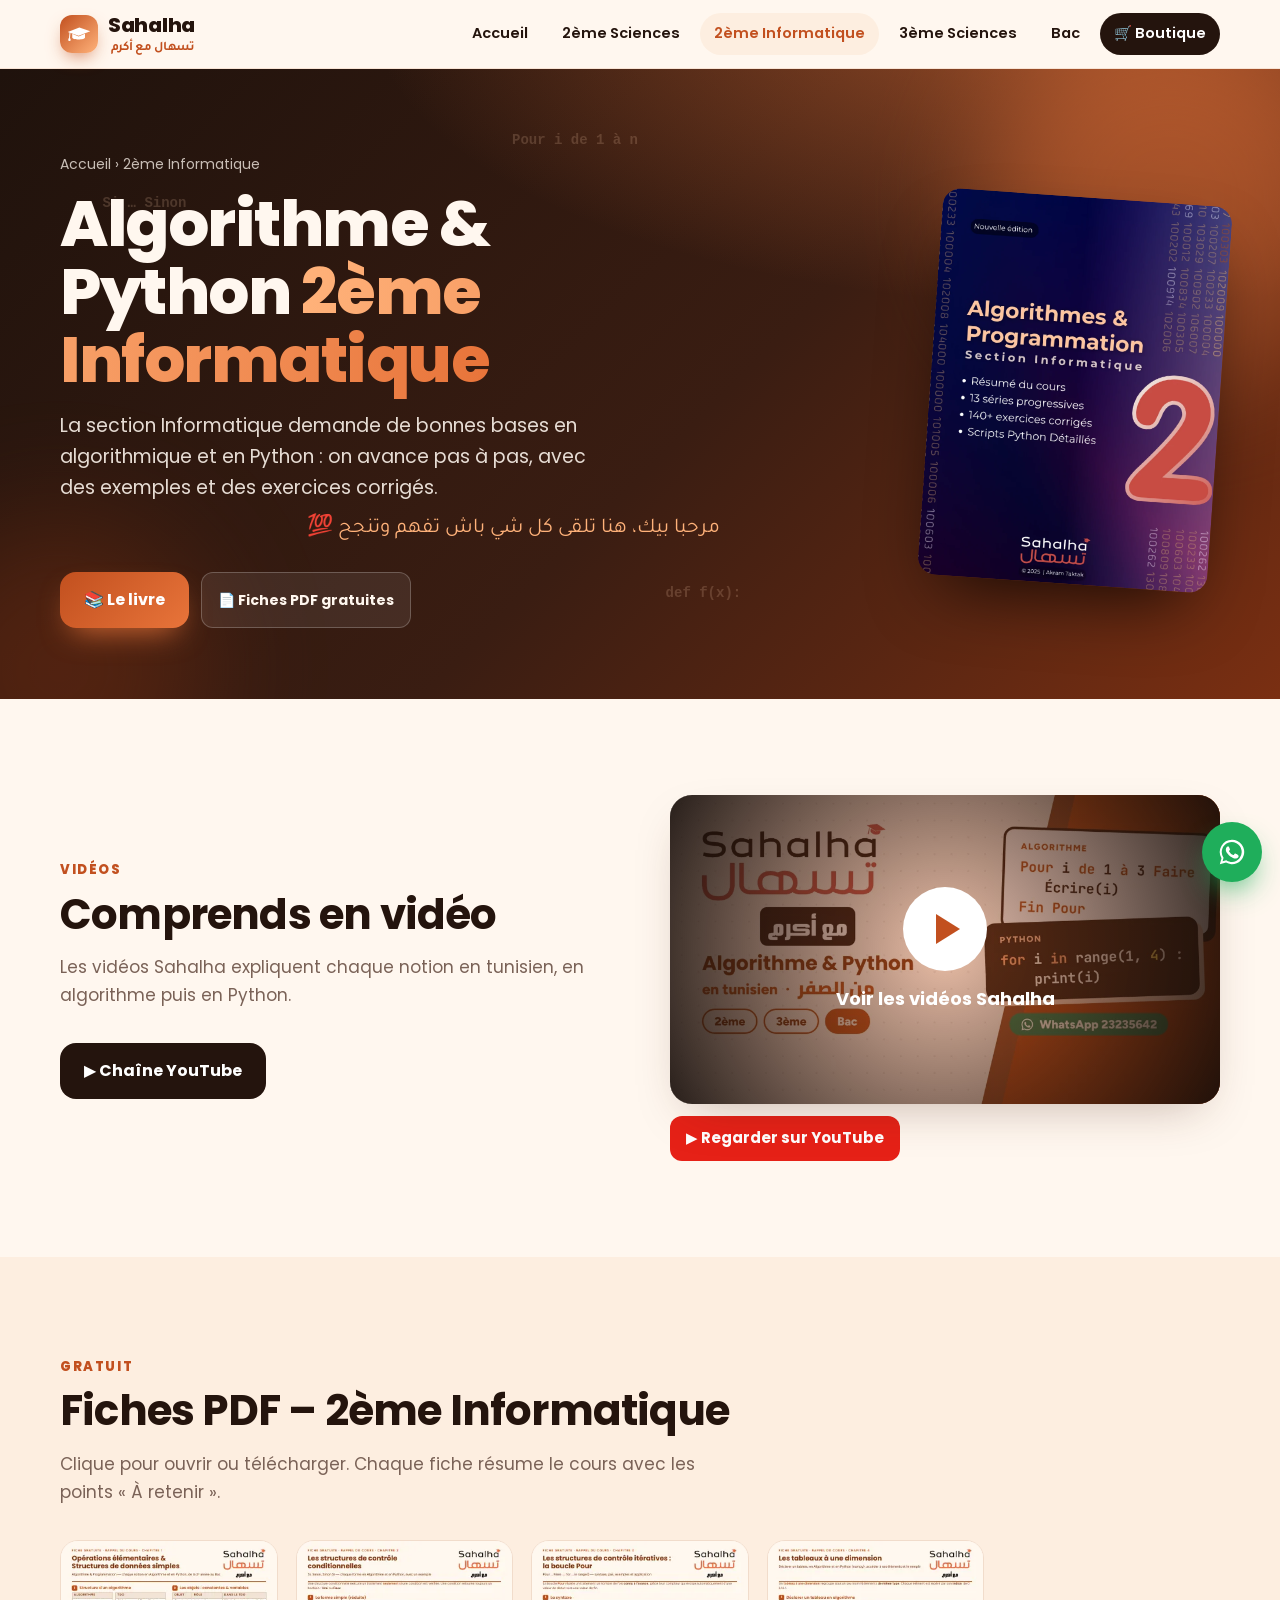
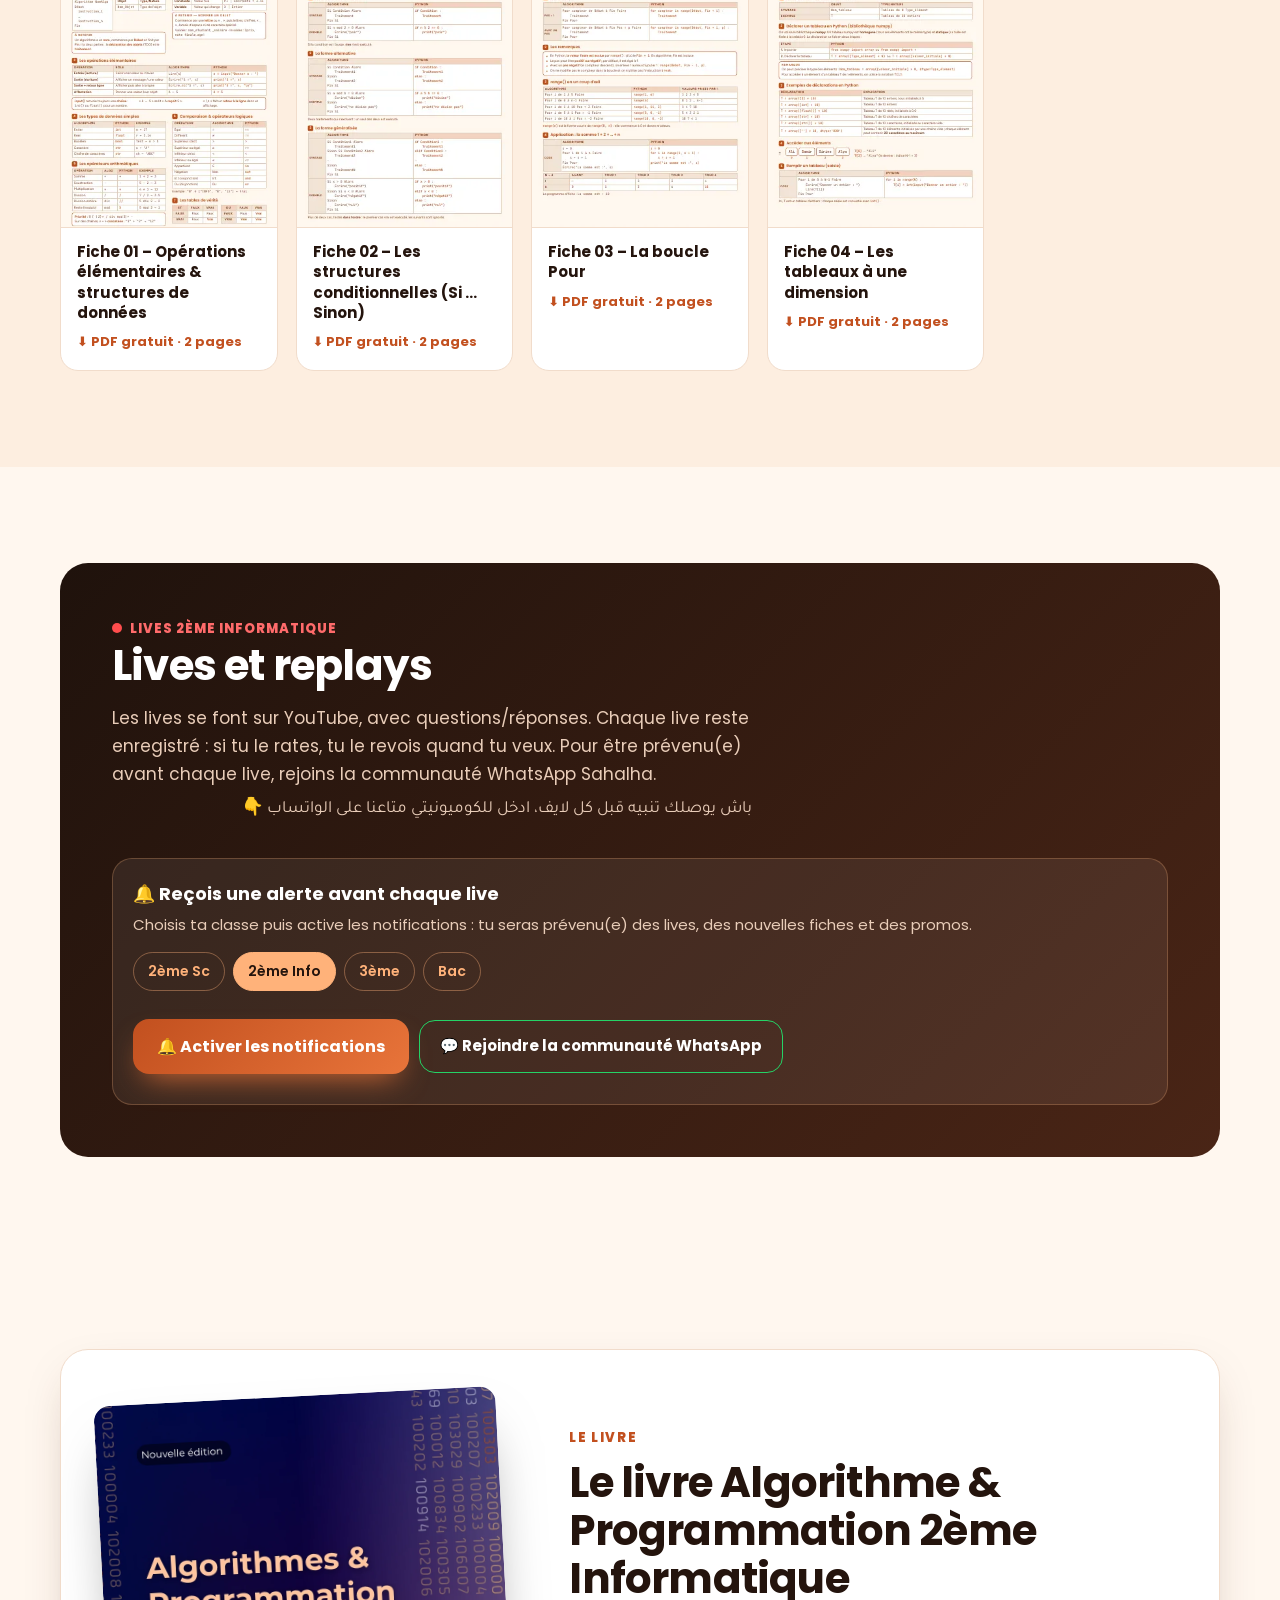
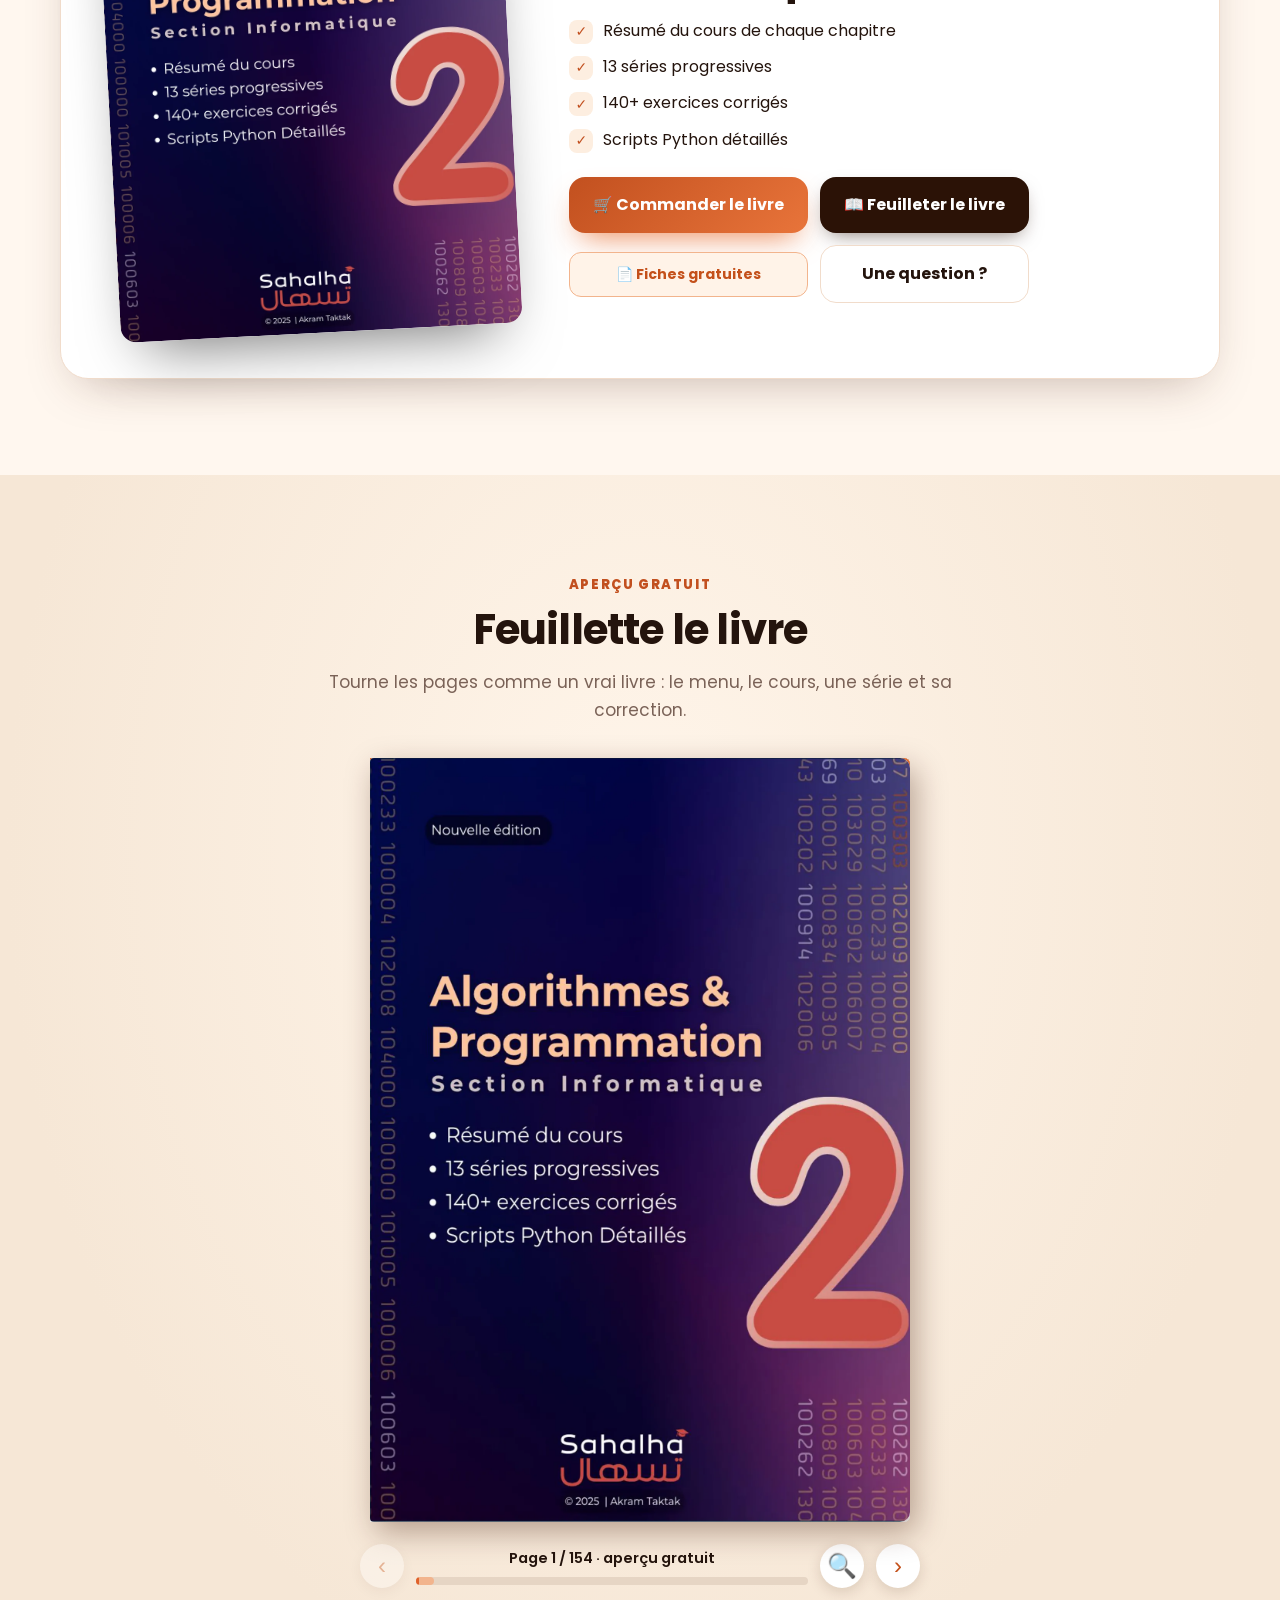
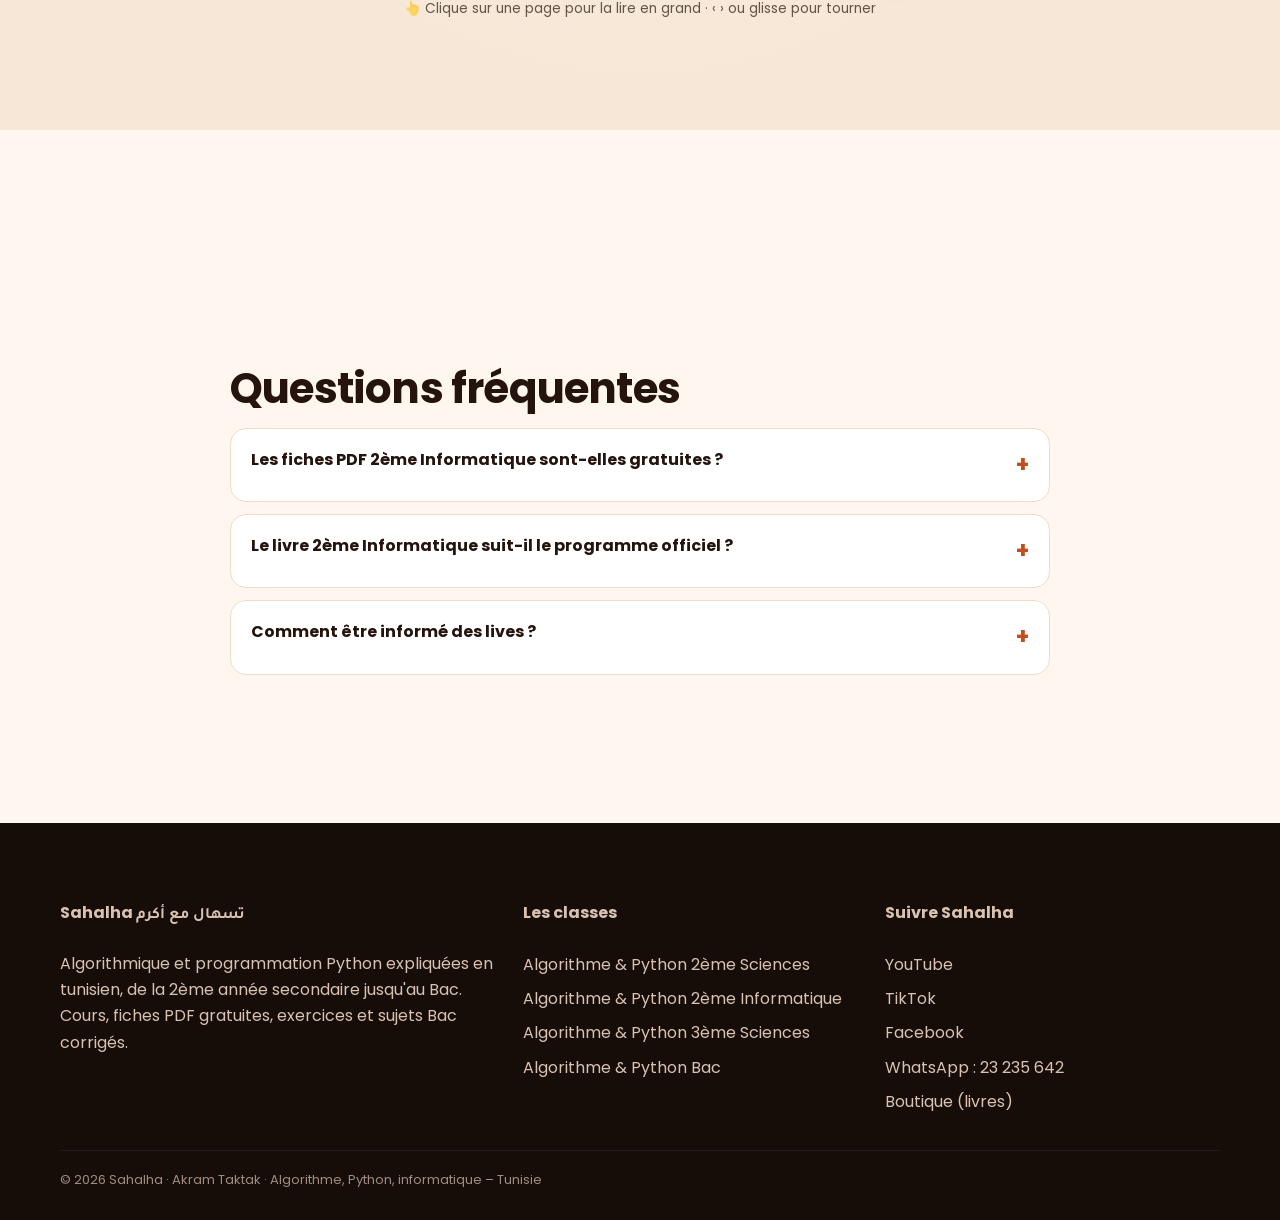
==== commit 495aeb0e: "Site regénéré automatiquement" ====
--- a/algorithme-python-2eme-informatique/index.html
+++ b/algorithme-python-2eme-informatique/index.html
@@ -21,7 +21,7 @@
 <link rel="icon" href="data:image/svg+xml,<svg xmlns='http://www.w3.org/2000/svg' viewBox='0 0 100 100'><rect width='100' height='100' rx='24' fill='%23c2501f'/><g transform='translate(14 24) scale(1.15)' fill='white'><path d='M2 15 33 3l29 10-31 12z'/><path d='M14 20v10c0 7 34 7 34 0V20l-17 7z'/><path d='M8 17.5 6.5 33' stroke='white' stroke-width='2.6'/><rect x='3.5' y='32' width='6' height='7' rx='2'/></g></svg>">
 <link rel="preconnect" href="https://fonts.googleapis.com"><link rel="preconnect" href="https://fonts.gstatic.com" crossorigin>
 <link href="https://fonts.googleapis.com/css2?family=Poppins:wght@400;600;700;800&family=Tajawal:wght@500;700&display=swap" rel="stylesheet">
-<link rel="stylesheet" href="/assets/style.css?v=a298dbdb">
+<link rel="stylesheet" href="/assets/style.css?v=8c7ece97">
 <link rel="manifest" href="/manifest.webmanifest">
 <link rel="apple-touch-icon" href="/img/apple-touch-icon.png">
 <meta name="apple-mobile-web-app-capable" content="yes">
@@ -84,5 +84,5 @@
 </div><div class="copy">© 2026 Sahalha · Akram Taktak · Algorithme, Python, informatique – Tunisie</div></div></footer>
 <div class="sheet" id="sheet" hidden><div class="sheet-in"><button class="x" aria-label="Fermer">×</button><div class="logo big"><svg viewBox="0 0 64 44" width="26" height="18" aria-hidden="true" fill="#fff"><path d="M2 15 33 3l29 10-31 12z"/><path d="M14 20v10c0 7 34 7 34 0V20l-17 7z"/><path d="M8 17.5 6.5 33" stroke="#fff" stroke-width="2.6" stroke-linecap="round"/><rect x="3.5" y="32" width="6" height="7" rx="2"/></svg></div><b>Installe l'app Sahalha</b><p id="sheet-txt"></p><button class="btn btn-main" id="sheet-go">📲 Installer</button></div></div>
 <a class="fab" href="https://wa.me/21623235642" target="_blank" rel="noopener" aria-label="Écrire sur WhatsApp"><svg viewBox="0 0 32 32" aria-hidden="true"><path d="M16 3a13 13 0 0 0-11.2 19.6L3 29l6.6-1.7A13 13 0 1 0 16 3zm0 23.6c-2 0-4-.6-5.7-1.6l-.4-.2-3.9 1 1-3.8-.3-.4A10.6 10.6 0 1 1 16 26.6zm5.8-7.9c-.3-.2-1.9-.9-2.2-1-.3-.1-.5-.2-.7.2-.2.3-.8 1-1 1.2-.2.2-.4.2-.7.1a8.7 8.7 0 0 1-4.3-3.8c-.3-.6.3-.5.9-1.7.1-.2 0-.4 0-.6l-1-2.4c-.3-.6-.5-.5-.7-.5h-.6c-.2 0-.6.1-.9.4-.3.3-1.2 1.2-1.2 2.9s1.2 3.3 1.4 3.6c.2.2 2.4 3.6 5.8 5 2.1.9 3 1 4 .8.7-.1 1.9-.8 2.2-1.5.3-.8.3-1.4.2-1.5-.1-.2-.3-.2-.6-.4z"/></svg></a>
-<script src="/assets/app.js?v=5571c526" defer></script>
+<script src="/assets/app.js?v=ef7646f6" defer></script>
 </body></html>
--- a/assets/style.css
+++ b/assets/style.css
@@ -171,7 +171,7 @@
 footer{background:#160d09;color:#d9c2b2;padding:56px 0 30px;margin-top:40px}
 footer .cols{display:grid;grid-template-columns:1.3fr 1fr 1fr;gap:28px}
 @media(max-width:760px){footer .cols{grid-template-columns:1fr}}
-footer h4{color:#fff;margin:0 0 12px}
+footer h3{color:#fff;margin:0 0 12px;font-size:16px}
 footer a{display:block;text-decoration:none;padding:4px 0;color:#d9c2b2}footer a:hover{color:var(--peach)}
 footer .copy{border-top:1px solid rgba(255,255,255,.08);margin-top:30px;padding-top:18px;font-size:13px;opacity:.7}
 
@@ -274,3 +274,19 @@
 .invite .inv-fiches{display:block;margin-top:12px;color:#ffd2b0;font-weight:700;font-size:.95rem;text-decoration:none}
 @media(max-width:600px){.notif .notif-wa{margin-left:0}}
 .notif .notif-go,.notif .notif-wa{margin-top:14px;vertical-align:middle}
+@media(max-width:600px){
+.fiches{grid-template-columns:1fr 1fr;gap:10px}
+.fiche .meta{padding:10px 10px 12px}.fiche .meta b{font-size:13px}.fiche .meta span{font-size:11.5px;margin-top:6px}
+#livre .btns{display:grid;grid-template-columns:1fr 1fr;gap:10px;width:100%}
+#livre .btns .btn{justify-content:center;margin:0;width:100%;box-sizing:border-box;text-align:center}
+#livre .btns .btn-main,#livre .btns .btn-book{grid-column:1/-1}
+#livre .btns .btn-sm,#livre .btns .btn-light{font-size:14px;padding:12px 10px}
+}
+@media(max-width:600px){
+#livre .btns .btn-main{order:1}#livre .btns .btn-book{order:2}#livre .btns .btn-fiches{order:3}#livre .btns .btn-light{order:4}
+#livre .btns .btn-fiches,#livre .btns .btn-light{white-space:nowrap;font-size:13.5px;padding:12px 6px;gap:6px}
+}
+
+#livre .btns .btn-main{order:1}#livre .btns .btn-book{order:2}#livre .btns .btn-fiches{order:3}#livre .btns .btn-light{order:4}
+@media(min-width:601px){#livre .btns{display:grid;grid-template-columns:auto auto;justify-content:start;gap:12px}#livre .btns .btn{margin:0;justify-content:center}#livre .btns .btn-fiches,#livre .btns .btn-light{justify-self:stretch}}
+.sub .ar{display:block;margin-top:8px}
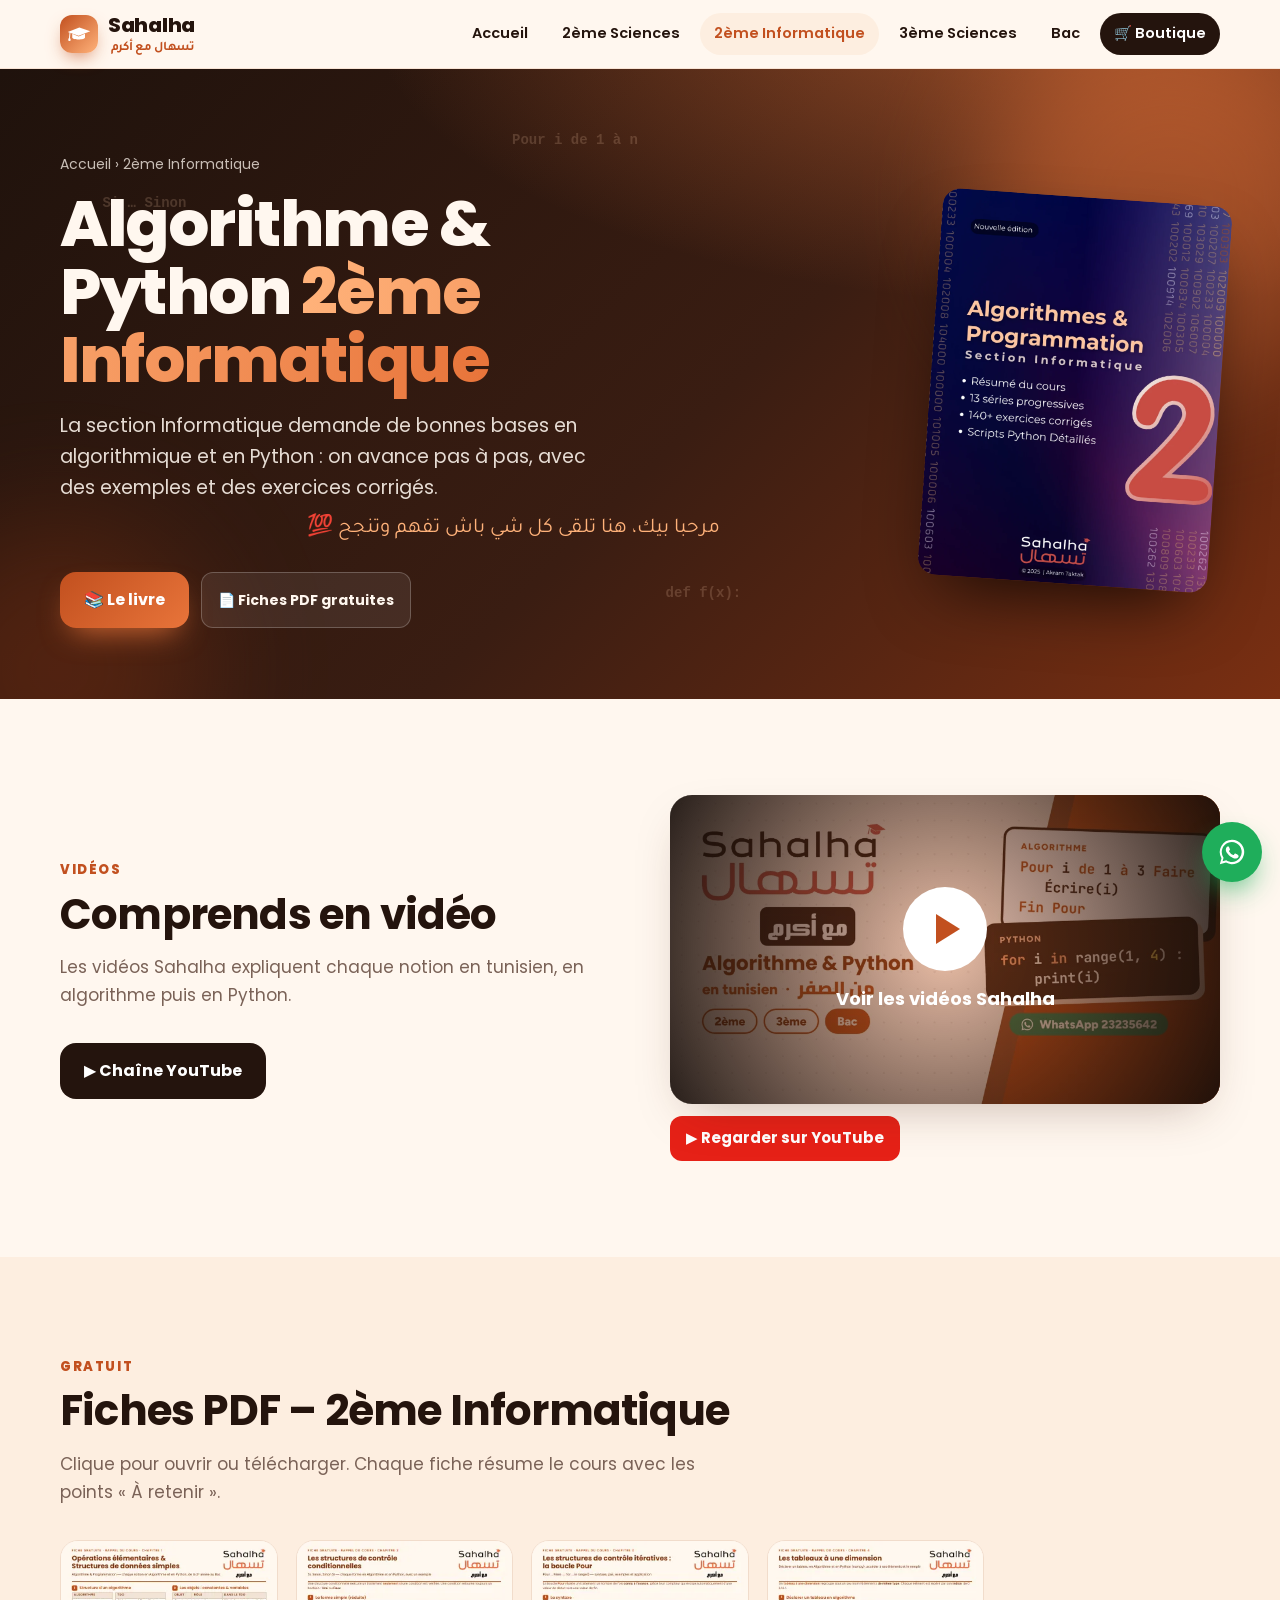
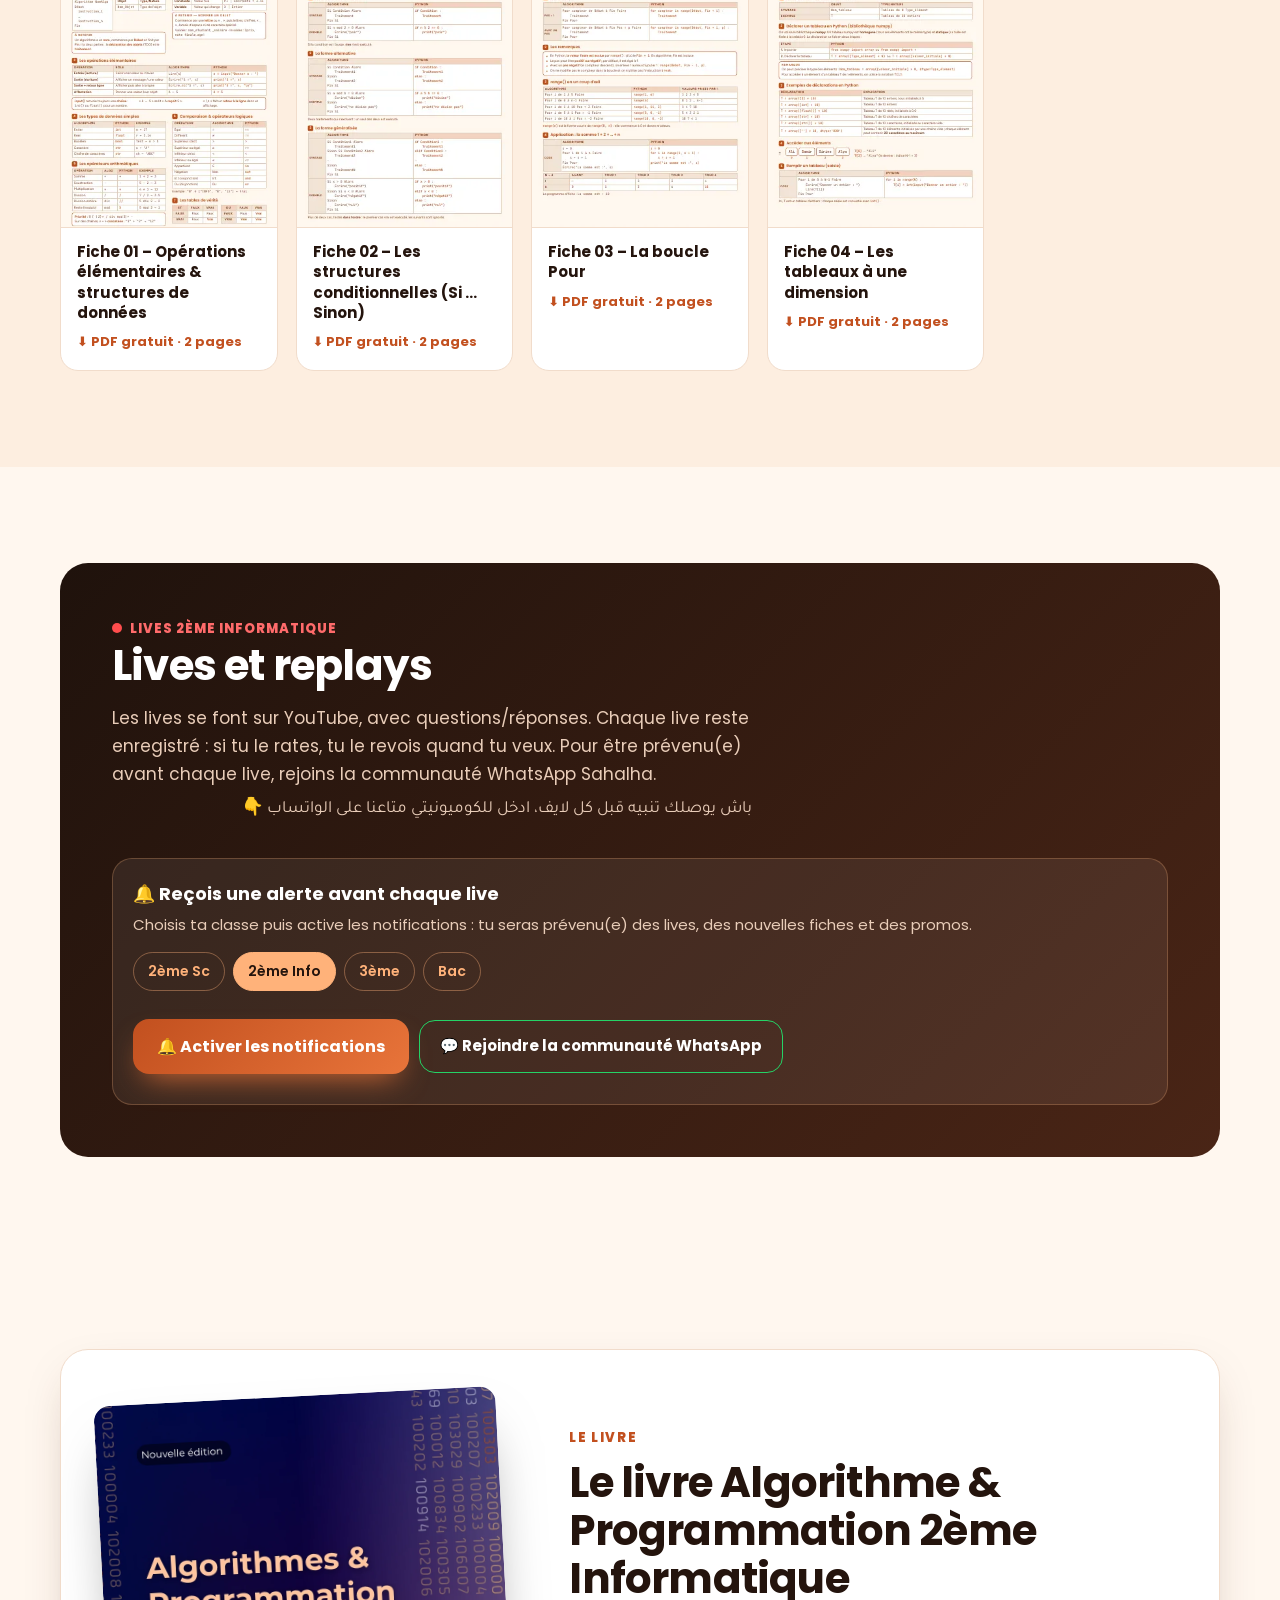
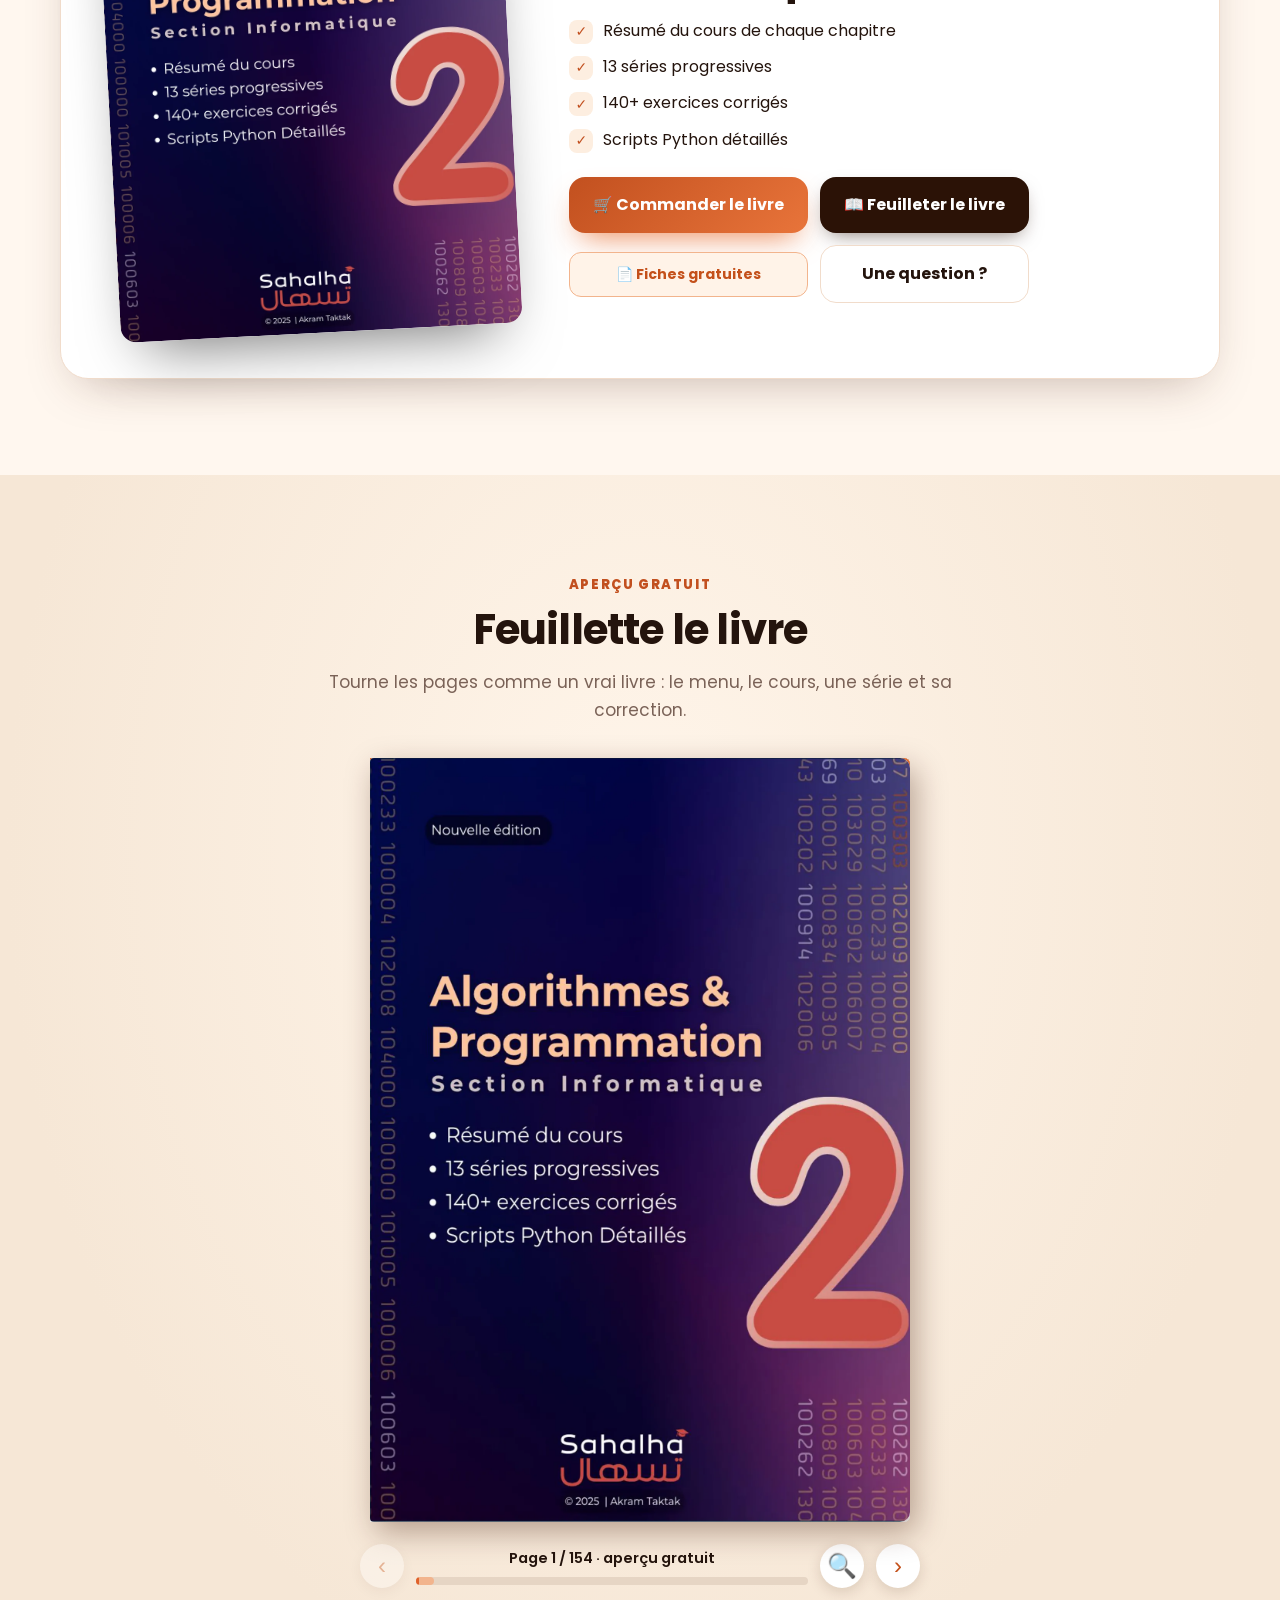
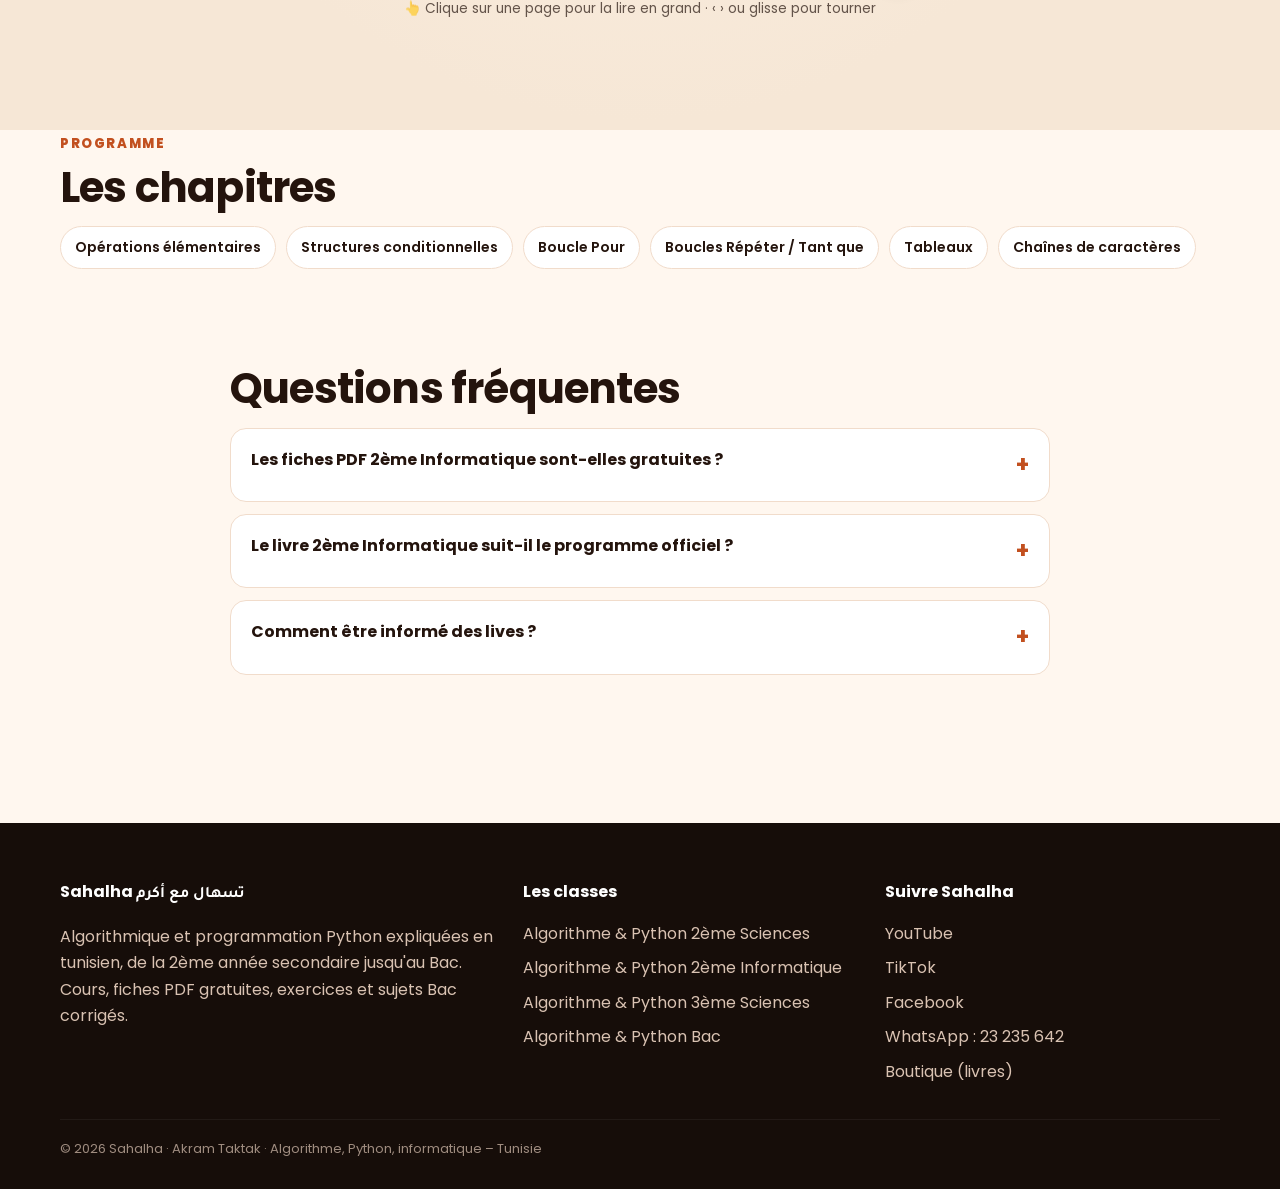
==== commit 101f996d: "Site regénéré automatiquement" ====
--- a/algorithme-python-2eme-informatique/index.html
+++ b/algorithme-python-2eme-informatique/index.html
@@ -78,9 +78,9 @@
 
 <section class="faq" style="padding-top:0"><div class="wrap" style="max-width:820px"><div class="reveal"><h2>Questions fréquentes</h2></div><details class="reveal"><summary>Les fiches PDF 2ème Informatique sont-elles gratuites ?</summary><p>Oui, toutes les fiches de cette page se téléchargent gratuitement en PDF.</p></details><details class="reveal"><summary>Le livre 2ème Informatique suit-il le programme officiel ?</summary><p>Oui : il suit le programme tunisien d&#x27;Algorithmique et Programmation, avec le cours, les séries d&#x27;exercices et les corrections en algorithme et en Python.</p></details><details class="reveal"><summary>Comment être informé des lives ?</summary><p>Rejoins la communauté WhatsApp Sahalha (bouton vert « Rejoindre la communauté WhatsApp » sur cette page) : tu reçois une alerte avant chaque live et à chaque nouvelle fiche. Les lives se font sur YouTube. Pour toute question, écris-moi sur WhatsApp (23 235 642).</p></details></div></section>
 </main><footer><div class="wrap"><div class="cols">
-<div><h4>Sahalha <span class="ar">تسهال مع أكرم</span></h4><p>Algorithmique et programmation Python expliquées en tunisien, de la 2ème année secondaire jusqu'au Bac. Cours, fiches PDF gratuites, exercices et sujets Bac corrigés.</p></div>
-<div><h4>Les classes</h4><a href="/algorithme-python-2eme-sciences/">Algorithme & Python 2ème Sciences</a><a href="/algorithme-python-2eme-informatique/">Algorithme & Python 2ème Informatique</a><a href="/algorithme-python-3eme-sciences/">Algorithme & Python 3ème Sciences</a><a href="/bac-algorithme-python-tunisie/">Algorithme & Python Bac</a></div>
-<div><h4>Suivre Sahalha</h4><a href="https://www.youtube.com/@Sahalha_Teshel" target="_blank" rel="noopener">YouTube</a><a href="https://www.tiktok.com/@sahalha.teshal.akram" target="_blank" rel="noopener">TikTok</a><a href="https://www.facebook.com/sahalha.teshal.akram" target="_blank" rel="noopener">Facebook</a><a href="https://wa.me/21623235642" target="_blank" rel="noopener">WhatsApp : 23 235 642</a><a href="https://sahalha-teshel.converty.shop" target="_blank" rel="noopener">Boutique (livres)</a></div>
+<div><h3>Sahalha <span class="ar">تسهال مع أكرم</span></h3><p>Algorithmique et programmation Python expliquées en tunisien, de la 2ème année secondaire jusqu'au Bac. Cours, fiches PDF gratuites, exercices et sujets Bac corrigés.</p></div>
+<div><h3>Les classes</h3><a href="/algorithme-python-2eme-sciences/">Algorithme & Python 2ème Sciences</a><a href="/algorithme-python-2eme-informatique/">Algorithme & Python 2ème Informatique</a><a href="/algorithme-python-3eme-sciences/">Algorithme & Python 3ème Sciences</a><a href="/bac-algorithme-python-tunisie/">Algorithme & Python Bac</a></div>
+<div><h3>Suivre Sahalha</h3><a href="https://www.youtube.com/@Sahalha_Teshel" target="_blank" rel="noopener">YouTube</a><a href="https://www.tiktok.com/@sahalha.teshal.akram" target="_blank" rel="noopener">TikTok</a><a href="https://www.facebook.com/sahalha.teshal.akram" target="_blank" rel="noopener">Facebook</a><a href="https://wa.me/21623235642" target="_blank" rel="noopener">WhatsApp : 23 235 642</a><a href="https://sahalha-teshel.converty.shop" target="_blank" rel="noopener">Boutique (livres)</a></div>
 </div><div class="copy">© 2026 Sahalha · Akram Taktak · Algorithme, Python, informatique – Tunisie</div></div></footer>
 <div class="sheet" id="sheet" hidden><div class="sheet-in"><button class="x" aria-label="Fermer">×</button><div class="logo big"><svg viewBox="0 0 64 44" width="26" height="18" aria-hidden="true" fill="#fff"><path d="M2 15 33 3l29 10-31 12z"/><path d="M14 20v10c0 7 34 7 34 0V20l-17 7z"/><path d="M8 17.5 6.5 33" stroke="#fff" stroke-width="2.6" stroke-linecap="round"/><rect x="3.5" y="32" width="6" height="7" rx="2"/></svg></div><b>Installe l'app Sahalha</b><p id="sheet-txt"></p><button class="btn btn-main" id="sheet-go">📲 Installer</button></div></div>
 <a class="fab" href="https://wa.me/21623235642" target="_blank" rel="noopener" aria-label="Écrire sur WhatsApp"><svg viewBox="0 0 32 32" aria-hidden="true"><path d="M16 3a13 13 0 0 0-11.2 19.6L3 29l6.6-1.7A13 13 0 1 0 16 3zm0 23.6c-2 0-4-.6-5.7-1.6l-.4-.2-3.9 1 1-3.8-.3-.4A10.6 10.6 0 1 1 16 26.6zm5.8-7.9c-.3-.2-1.9-.9-2.2-1-.3-.1-.5-.2-.7.2-.2.3-.8 1-1 1.2-.2.2-.4.2-.7.1a8.7 8.7 0 0 1-4.3-3.8c-.3-.6.3-.5.9-1.7.1-.2 0-.4 0-.6l-1-2.4c-.3-.6-.5-.5-.7-.5h-.6c-.2 0-.6.1-.9.4-.3.3-1.2 1.2-1.2 2.9s1.2 3.3 1.4 3.6c.2.2 2.4 3.6 5.8 5 2.1.9 3 1 4 .8.7-.1 1.9-.8 2.2-1.5.3-.8.3-1.4.2-1.5-.1-.2-.3-.2-.6-.4z"/></svg></a>
